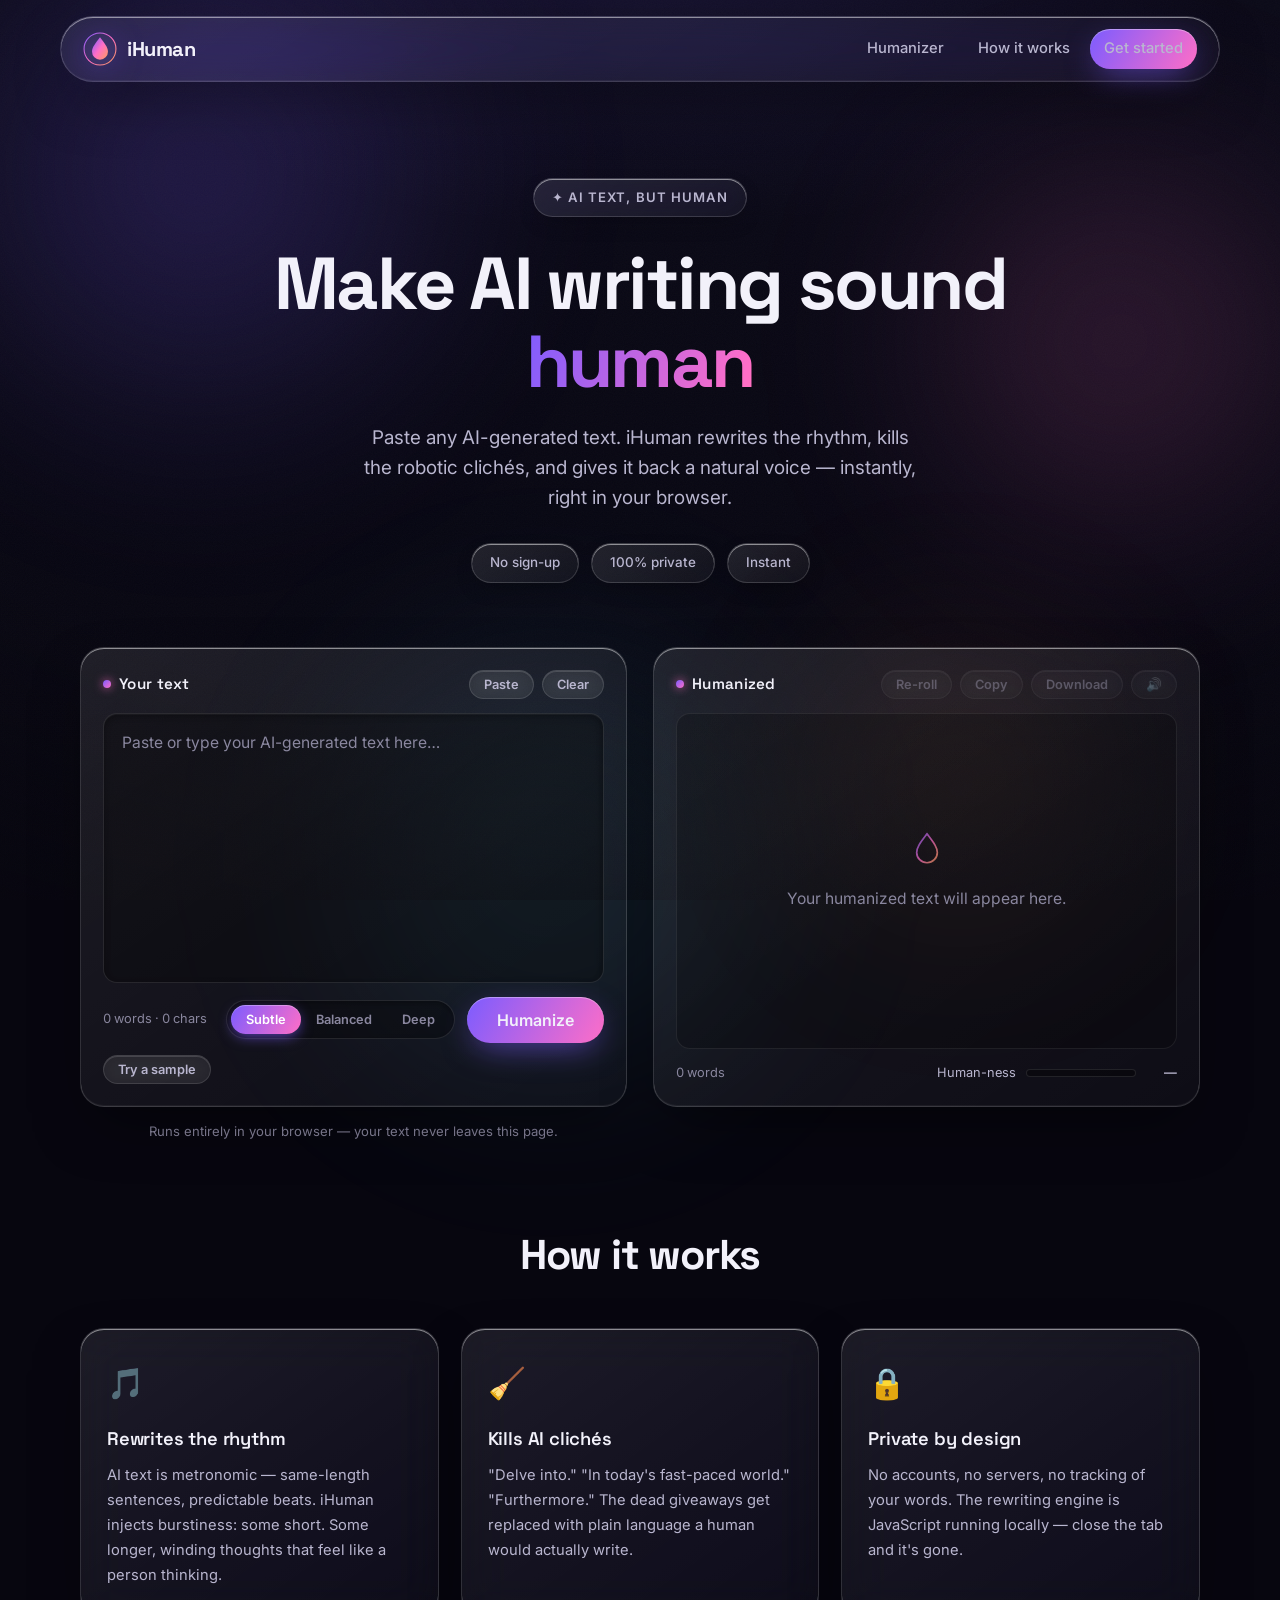
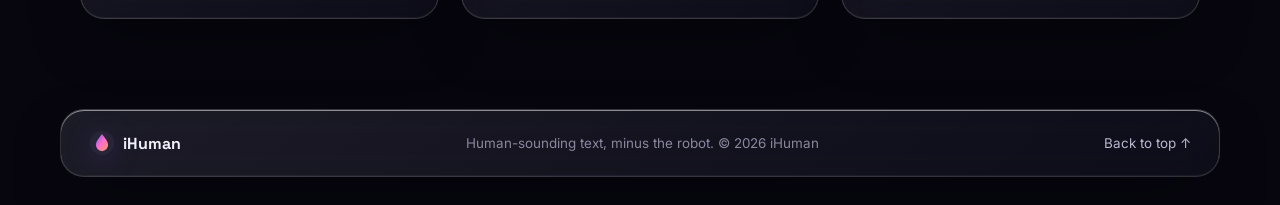
==== index.html @ 9f449625 "Add files via upload" ====
<!DOCTYPE html>
<html lang="en">
<head>
  <meta charset="UTF-8" />
  <meta name="viewport" content="width=device-width, initial-scale=1.0" />
  <title>iHuman — AI Text Humanizer</title>
  <meta name="description" content="Turn stiff AI writing into natural, human-sounding text. Free, instant, private — no sign-up, no API keys. Text never leaves your browser." />
  <meta name="theme-color" content="#07060f" />
  <link rel="preconnect" href="https://fonts.googleapis.com" />
  <link rel="preconnect" href="https://fonts.gstatic.com" crossorigin />
  <link href="https://fonts.googleapis.com/css2?family=Inter:wght@400;500;600&family=Space+Grotesk:wght@500;600;700&display=swap" rel="stylesheet" />
  <link rel="stylesheet" href="styles.css" />
  <link rel="icon" type="image/svg+xml" href="data:image/svg+xml,%3Csvg xmlns='http://www.w3.org/2000/svg' viewBox='0 0 64 64'%3E%3Cdefs%3E%3ClinearGradient id='g' x1='0' y1='0' x2='1' y2='1'%3E%3Cstop offset='0' stop-color='%237c5cff'/%3E%3Cstop offset='.5' stop-color='%23ff6ec7'/%3E%3Cstop offset='1' stop-color='%23ff9d5c'/%3E%3C/linearGradient%3E%3C/defs%3E%3Ccircle cx='32' cy='32' r='30' fill='%230b0a18'/%3E%3Cpath d='M32 10c9 12 15 19 15 27a15 15 0 0 1-30 0c0-8 6-15 15-27z' fill='url(%23g)'/%3E%3C/svg%3E" />
  <meta property="og:title" content="iHuman — AI Text Humanizer" />
  <meta property="og:description" content="Turn stiff AI writing into natural, human-sounding text. Free, instant, private." />
  <meta property="og:type" content="website" />
</head>
<body>
  <div class="bg" aria-hidden="true">
    <div class="bg__blob bg__blob--1"></div>
    <div class="bg__blob bg__blob--2"></div>
    <div class="bg__blob bg__blob--3"></div>
    <div class="bg__blob bg__blob--4"></div>
    <div class="bg__grain"></div>
    <div class="bg__vignette"></div>
  </div>

  <header class="nav glass reveal">
    <a class="brand" href="#top" aria-label="iHuman home">
      <svg class="brand__mark" viewBox="0 0 64 64" aria-hidden="true">
        <defs>
          <linearGradient id="logoGrad" x1="0" y1="0" x2="1" y2="1">
            <stop offset="0" stop-color="#7c5cff"/>
            <stop offset=".5" stop-color="#ff6ec7"/>
            <stop offset="1" stop-color="#ff9d5c"/>
          </linearGradient>
        </defs>
        <circle cx="32" cy="32" r="30" fill="rgba(255,255,255,.04)" stroke="url(#logoGrad)" stroke-width="2"/>
        <path d="M32 10c9 12 15 19 15 27a15 15 0 0 1-30 0c0-8 6-15 15-27z" fill="url(#logoGrad)"/>
      </svg>
      <span class="brand__word">iHuman</span>
    </a>
    <nav class="nav__links" aria-label="Primary">
      <a href="#studio">Humanizer</a>
      <a href="#how">How it works</a>
      <a href="#studio" class="btn btn--primary btn--sm">Get started</a>
    </nav>
  </header>

  <main id="top">
    <section class="hero">
      <div class="hero__eyebrow glass-pill reveal" style="--d:.05s">✦ AI text, but human</div>
      <h1 class="hero__title reveal" style="--d:.12s">Make AI writing sound <span class="grad-text">human</span></h1>
      <p class="hero__sub reveal" style="--d:.2s">Paste any AI-generated text. iHuman rewrites the rhythm, kills the robotic clichés, and gives it back a natural voice — instantly, right in your browser.</p>
      <div class="hero__chips reveal" style="--d:.28s">
        <span class="chip glass-pill">No sign-up</span>
        <span class="chip glass-pill">100% private</span>
        <span class="chip glass-pill">Instant</span>
      </div>
    </section>

    <section id="studio" class="studio reveal" style="--d:.36s">
      <div class="studio__col">
        <div class="pane glass">
          <div class="pane__head">
            <span class="pane__label">Your text</span>
            <div class="pane__actions">
              <button class="btn btn--ghost btn--xs" id="pasteBtn" type="button">Paste</button>
              <button class="btn btn--ghost btn--xs" id="clearBtn" type="button">Clear</button>
            </div>
          </div>
          <textarea id="inputText" class="textarea" placeholder="Paste or type your AI-generated text here…" spellcheck="false"></textarea>
          <div class="pane__foot">
            <span class="meta" id="inputStats">0 words · 0 chars</span>
            <div class="controls">
              <div class="seg" role="group" aria-label="Intensity">
                <button class="seg__btn is-active" data-mode="subtle" type="button">Subtle</button>
                <button class="seg__btn" data-mode="balanced" type="button">Balanced</button>
                <button class="seg__btn" data-mode="deep" type="button">Deep</button>
                <span class="seg__glider" aria-hidden="true"></span>
              </div>
              <button class="btn btn--primary" id="humanizeBtn" type="button"><span class="btn__label">Humanize</span></button>
            </div>
          </div>
          <button class="btn btn--ghost btn--xs sample-btn" id="sampleBtn" type="button" title="Load sample AI text">Try a sample</button>
        </div>
        <p class="hint">Runs entirely in your browser — your text never leaves this page.</p>
      </div>

      <div class="studio__col">
        <div class="pane glass pane--out">
          <div class="pane__head">
            <span class="pane__label">Humanized</span>
            <div class="pane__actions">
              <button class="btn btn--ghost btn--xs" id="rerollBtn" type="button" disabled>Re-roll</button>
              <button class="btn btn--ghost btn--xs" id="copyBtn" type="button" disabled>Copy</button>
              <button class="btn btn--ghost btn--xs" id="downloadBtn" type="button" disabled>Download</button>
              <button class="btn btn--ghost btn--xs" id="speakBtn" type="button" disabled title="Read aloud">🔊</button>
            </div>
          </div>
          <div class="output" id="outputText" aria-live="polite">
            <div class="output__empty">
              <svg viewBox="0 0 64 64" class="output__icon" aria-hidden="true"><path d="M32 10c9 12 15 19 15 27a15 15 0 0 1-30 0c0-8 6-15 15-27z"/></svg>
              <p>Your humanized text will appear here.</p>
            </div>
          </div>
          <div class="pane__foot">
            <span class="meta" id="outputStats">0 words</span>
            <div class="meter" id="humanMeter" title="Estimated human-ness">
              <span class="meter__label">Human-ness</span>
              <div class="meter__track"><div class="meter__fill" id="meterFill"></div></div>
              <span class="meter__value" id="meterValue">—</span>
            </div>
          </div>
        </div>
      </div>
    </section>

    <section id="how" class="how">
      <h2 class="how__title reveal">How it works</h2>
      <div class="cards">
        <article class="card glass reveal" style="--d:.05s">
          <div class="card__icon">🎵</div>
          <h3>Rewrites the rhythm</h3>
          <p>AI text is metronomic — same-length sentences, predictable beats. iHuman injects burstiness: some short. Some longer, winding thoughts that feel like a person thinking.</p>
        </article>
        <article class="card glass reveal" style="--d:.15s">
          <div class="card__icon">🧹</div>
          <h3>Kills AI clichés</h3>
          <p>"Delve into." "In today's fast-paced world." "Furthermore." The dead giveaways get replaced with plain language a human would actually write.</p>
        </article>
        <article class="card glass reveal" style="--d:.25s">
          <div class="card__icon">🔒</div>
          <h3>Private by design</h3>
          <p>No accounts, no servers, no tracking of your words. The rewriting engine is JavaScript running locally — close the tab and it's gone.</p>
        </article>
      </div>
    </section>
  </main>

  <footer class="footer glass reveal">
    <div class="footer__brand">
      <svg class="brand__mark brand__mark--sm" viewBox="0 0 64 64" aria-hidden="true"><circle cx="32" cy="32" r="30" fill="rgba(255,255,255,.04)"/><path d="M32 10c9 12 15 19 15 27a15 15 0 0 1-30 0c0-8 6-15 15-27z" fill="url(#logoGrad)"/></svg>
      <span>iHuman</span>
    </div>
    <p class="footer__note">Human-sounding text, minus the robot. © 2026 iHuman</p>
    <a class="footer__link" href="#top">Back to top ↑</a>
  </footer>

  <div class="toasts" id="toasts" aria-live="polite"></div>

  <script src="humanizer.js"></script>
  <script src="app.js"></script>
</body>
</html>
---- styles.css ----
/* ============================================================
   iHuman — design system
   ============================================================ */

:root {
  --bg-0: #07060f;
  --bg-1: #0b0a18;
  --ink: #f2f1fa;
  --ink-2: #b9b6cf;
  --ink-3: #8a879f;
  --violet: #7c5cff;
  --pink: #ff6ec7;
  --peach: #ff9d5c;
  --cyan: #5ce1ff;
  --glass-bg: rgba(255, 255, 255, .055);
  --glass-bg-strong: rgba(255, 255, 255, .09);
  --glass-brd: rgba(255, 255, 255, .14);
  --glass-hi: rgba(255, 255, 255, .5);
  --radius: 24px;
  --radius-sm: 14px;
  --ease-spring: cubic-bezier(.34, 1.56, .64, 1);
  --ease-out: cubic-bezier(.22, 1, .36, 1);
  --font-display: "Space Grotesk", "Segoe UI", system-ui, sans-serif;
  --font-body: "Inter", "Segoe UI", system-ui, sans-serif;
}

* { margin: 0; padding: 0; box-sizing: border-box; }

html { scroll-behavior: smooth; }

body {
  font-family: var(--font-body);
  color: var(--ink);
  background: var(--bg-0);
  line-height: 1.6;
  min-height: 100vh;
  overflow-x: hidden;
  -webkit-font-smoothing: antialiased;
}

::selection { background: rgba(124, 92, 255, .45); color: #fff; }

:focus-visible {
  outline: 2px solid var(--violet);
  outline-offset: 3px;
  border-radius: 6px;
}

/* ============================================================
   Live gradient background — drifting aurora blobs
   ============================================================ */

.bg {
  position: fixed;
  inset: 0;
  z-index: -2;
  background:
    radial-gradient(ellipse 80% 60% at 50% -10%, rgba(124, 92, 255, .12), transparent 60%),
    linear-gradient(180deg, var(--bg-1) 0%, var(--bg-0) 100%);
}

.bg__blob {
  position: absolute;
  border-radius: 50%;
  filter: blur(90px);
  opacity: .5;
  will-change: transform;
}

.bg__blob--1 {
  width: 55vw; height: 55vw;
  left: -12vw; top: -14vw;
  background: radial-gradient(circle, rgba(124, 92, 255, .55), transparent 65%);
  animation: drift1 26s ease-in-out infinite alternate;
}

.bg__blob--2 {
  width: 45vw; height: 45vw;
  right: -10vw; top: 6vh;
  background: radial-gradient(circle, rgba(255, 110, 199, .4), transparent 65%);
  animation: drift2 32s ease-in-out infinite alternate;
}

.bg__blob--3 {
  width: 50vw; height: 50vw;
  left: 18vw; bottom: -22vw;
  background: radial-gradient(circle, rgba(92, 225, 255, .3), transparent 65%);
  animation: drift3 38s ease-in-out infinite alternate;
}

.bg__blob--4 {
  width: 34vw; height: 34vw;
  right: 8vw; bottom: -8vw;
  background: radial-gradient(circle, rgba(255, 157, 92, .32), transparent 65%);
  animation: drift4 29s ease-in-out infinite alternate;
}

@keyframes drift1 {
  0%   { transform: translate(0, 0) scale(1); }
  50%  { transform: translate(9vw, 7vh) scale(1.15); }
  100% { transform: translate(-4vw, 12vh) scale(.95); }
}
@keyframes drift2 {
  0%   { transform: translate(0, 0) scale(1); }
  50%  { transform: translate(-8vw, 10vh) scale(1.1); }
  100% { transform: translate(5vw, -6vh) scale(1.2); }
}
@keyframes drift3 {
  0%   { transform: translate(0, 0) scale(1); }
  50%  { transform: translate(10vw, -9vh) scale(1.18); }
  100% { transform: translate(-8vw, -4vh) scale(.9); }
}
@keyframes drift4 {
  0%   { transform: translate(0, 0) scale(1) rotate(0deg); }
  100% { transform: translate(-6vw, -10vh) scale(1.12) rotate(30deg); }
}

.bg__grain {
  position: absolute;
  inset: 0;
  opacity: .05;
  background-image: url("data:image/svg+xml,%3Csvg xmlns='http://www.w3.org/2000/svg' width='160' height='160'%3E%3Cfilter id='n'%3E%3CfeTurbulence type='fractalNoise' baseFrequency='.9' numOctaves='2'/%3E%3C/filter%3E%3Crect width='160' height='160' filter='url(%23n)' opacity='.6'/%3E%3C/svg%3E");
}

.bg__vignette {
  position: absolute;
  inset: 0;
  background: radial-gradient(ellipse 120% 90% at 50% 30%, transparent 55%, rgba(7, 6, 15, .75) 100%);
}

/* ============================================================
   Liquid glass primitives
   ============================================================ */

.glass {
  background: linear-gradient(145deg, var(--glass-bg-strong), var(--glass-bg) 55%, rgba(255, 255, 255, .03));
  backdrop-filter: blur(22px) saturate(160%);
  -webkit-backdrop-filter: blur(22px) saturate(160%);
  border: 1px solid var(--glass-brd);
  border-radius: var(--radius);
  box-shadow:
    0 24px 60px -18px rgba(0, 0, 0, .55),
    inset 0 1px 0 var(--glass-hi),
    inset 0 -1px 0 rgba(255, 255, 255, .05);
  position: relative;
}

.glass::after {
  content: "";
  position: absolute;
  inset: 0;
  border-radius: inherit;
  background: linear-gradient(115deg, transparent 30%, rgba(255, 255, 255, .07) 46%, transparent 60%);
  opacity: 0;
  transition: opacity .5s ease;
  pointer-events: none;
}

.glass:hover::after { opacity: 1; }

.glass-pill {
  background: linear-gradient(145deg, rgba(255, 255, 255, .1), rgba(255, 255, 255, .04));
  backdrop-filter: blur(14px) saturate(150%);
  -webkit-backdrop-filter: blur(14px) saturate(150%);
  border: 1px solid rgba(255, 255, 255, .14);
  border-radius: 999px;
  box-shadow: inset 0 1px 0 var(--glass-hi), 0 8px 24px -10px rgba(0, 0, 0, .4);
}

/* ============================================================
   Nav
   ============================================================ */

.nav {
  position: sticky;
  top: 16px;
  z-index: 50;
  margin: 16px auto 0;
  max-width: 1160px;
  width: calc(100% - 40px);
  display: flex;
  align-items: center;
  justify-content: space-between;
  padding: 12px 22px;
  border-radius: 999px;
}

.brand {
  display: flex;
  align-items: center;
  gap: 10px;
  text-decoration: none;
  color: var(--ink);
}

.brand__mark {
  width: 34px;
  height: 34px;
  filter: drop-shadow(0 4px 14px rgba(124, 92, 255, .5));
  transition: transform .5s var(--ease-spring);
}

.brand:hover .brand__mark { transform: rotate(14deg) scale(1.08); }

.brand__mark--sm { width: 26px; height: 26px; }

.brand__word {
  font-family: var(--font-display);
  font-weight: 700;
  font-size: 1.25rem;
  letter-spacing: -.02em;
}

.nav__links {
  display: flex;
  align-items: center;
  gap: 6px;
}

.nav__links > a {
  color: var(--ink-2);
  text-decoration: none;
  font-size: .92rem;
  font-weight: 500;
  padding: 8px 14px;
  border-radius: 999px;
  transition: color .25s ease, background .25s ease;
}

.nav__links > a:not(.btn):hover {
  color: var(--ink);
  background: rgba(255, 255, 255, .07);
}

/* ============================================================
   Buttons
   ============================================================ */

.btn {
  font-family: var(--font-body);
  font-weight: 600;
  border: none;
  cursor: pointer;
  color: var(--ink);
  border-radius: 999px;
  transition: transform .35s var(--ease-spring), box-shadow .35s ease, background .25s ease, opacity .25s ease;
  display: inline-flex;
  align-items: center;
  justify-content: center;
  gap: 8px;
  position: relative;
  overflow: hidden;
}

.btn:disabled { opacity: .38; cursor: not-allowed; }

.btn--primary {
  background: linear-gradient(120deg, var(--violet), var(--pink) 55%, var(--peach));
  background-size: 200% 100%;
  padding: 13px 30px;
  font-size: 1rem;
  box-shadow: 0 10px 32px -8px rgba(124, 92, 255, .65), inset 0 1px 0 rgba(255, 255, 255, .35);
  animation: gradShift 7s ease infinite;
}

@keyframes gradShift {
  0%, 100% { background-position: 0% 50%; }
  50% { background-position: 100% 50%; }
}

.btn--primary:hover:not(:disabled) {
  transform: translateY(-2px) scale(1.02);
  box-shadow: 0 16px 44px -8px rgba(124, 92, 255, .8), inset 0 1px 0 rgba(255, 255, 255, .35);
}

.btn--primary:active:not(:disabled) { transform: translateY(0) scale(.98); }

.btn--primary::before {
  content: "";
  position: absolute;
  top: 0; left: -80%;
  width: 60%; height: 100%;
  background: linear-gradient(105deg, transparent, rgba(255, 255, 255, .4), transparent);
  transform: skewX(-20deg);
  animation: sheen 4.5s ease-in-out infinite;
}

@keyframes sheen {
  0%, 55% { left: -80%; }
  75%, 100% { left: 130%; }
}

.btn--primary.is-working::before {
  animation: sheen .9s ease-in-out infinite;
}

.btn--ghost {
  background: rgba(255, 255, 255, .06);
  border: 1px solid rgba(255, 255, 255, .12);
  box-shadow: inset 0 1px 0 rgba(255, 255, 255, .14);
  backdrop-filter: blur(10px);
  -webkit-backdrop-filter: blur(10px);
  color: var(--ink-2);
}

.btn--ghost:hover:not(:disabled) {
  background: rgba(255, 255, 255, .11);
  color: var(--ink);
  transform: translateY(-1px);
}

.btn--sm { padding: 9px 20px; font-size: .9rem; }
.btn--xs { padding: 6px 14px; font-size: .8rem; }

/* ============================================================
   Hero
   ============================================================ */

.hero {
  text-align: center;
  padding: 96px 24px 64px;
  max-width: 820px;
  margin: 0 auto;
}

.hero__eyebrow {
  display: inline-block;
  font-size: .82rem;
  font-weight: 600;
  letter-spacing: .08em;
  text-transform: uppercase;
  color: var(--ink-2);
  padding: 8px 18px;
  margin-bottom: 28px;
}

.hero__title {
  font-family: var(--font-display);
  font-size: clamp(2.6rem, 6.5vw, 4.6rem);
  font-weight: 700;
  letter-spacing: -.035em;
  line-height: 1.06;
  margin-bottom: 22px;
}

.grad-text {
  background: linear-gradient(110deg, var(--violet), var(--pink) 40%, var(--peach) 75%, var(--cyan));
  background-size: 250% 100%;
  -webkit-background-clip: text;
  background-clip: text;
  color: transparent;
  animation: gradText 6s ease-in-out infinite;
}

@keyframes gradText {
  0%, 100% { background-position: 0% 50%; }
  50% { background-position: 100% 50%; }
}

.hero__sub {
  color: var(--ink-2);
  font-size: clamp(1rem, 2vw, 1.18rem);
  max-width: 560px;
  margin: 0 auto 30px;
}

.hero__chips {
  display: flex;
  justify-content: center;
  gap: 12px;
  flex-wrap: wrap;
}

.chip {
  font-size: .84rem;
  font-weight: 500;
  color: var(--ink-2);
  padding: 8px 18px;
  transition: transform .4s var(--ease-spring), color .3s ease;
}

.chip:hover { transform: translateY(-3px); color: var(--ink); }

/* ============================================================
   Studio
   ============================================================ */

.studio {
  display: grid;
  grid-template-columns: 1fr 1fr;
  gap: 26px;
  max-width: 1160px;
  margin: 0 auto;
  padding: 0 20px 40px;
}

.pane {
  display: flex;
  flex-direction: column;
  padding: 22px;
  min-height: 460px;
  transition: transform .5s var(--ease-out), box-shadow .5s ease;
}

.pane:hover {
  transform: translateY(-4px);
  box-shadow:
    0 32px 70px -18px rgba(0, 0, 0, .6),
    inset 0 1px 0 var(--glass-hi),
    inset 0 -1px 0 rgba(255, 255, 255, .05);
}

.pane__head {
  display: flex;
  align-items: center;
  justify-content: space-between;
  flex-wrap: wrap;
  row-gap: 8px;
  margin-bottom: 14px;
}

.pane__label {
  font-family: var(--font-display);
  font-weight: 600;
  font-size: .95rem;
  letter-spacing: .02em;
  color: var(--ink);
  display: inline-flex;
  align-items: center;
  gap: 8px;
}

.pane__label::before {
  content: "";
  width: 8px; height: 8px;
  border-radius: 50%;
  background: linear-gradient(135deg, var(--violet), var(--pink));
  box-shadow: 0 0 10px rgba(255, 110, 199, .8);
}

.pane__actions { display: flex; gap: 8px; flex-wrap: wrap; }

.pane__foot {
  display: flex;
  align-items: center;
  justify-content: space-between;
  gap: 14px;
  flex-wrap: wrap;
  margin-top: 14px;
}

.meta {
  font-size: .8rem;
  color: var(--ink-3);
  font-variant-numeric: tabular-nums;
}

.textarea {
  flex: 1;
  width: 100%;
  resize: none;
  border-radius: var(--radius-sm);
  background: rgba(0, 0, 0, .28);
  border: 1px solid rgba(255, 255, 255, .1);
  box-shadow: inset 0 2px 10px rgba(0, 0, 0, .35), inset 0 1px 0 rgba(255, 255, 255, .06);
  color: var(--ink);
  font-family: var(--font-body);
  font-size: .98rem;
  line-height: 1.7;
  padding: 16px 18px;
  transition: border-color .3s ease, box-shadow .3s ease;
}

.textarea::placeholder { color: var(--ink-3); }

.textarea:focus {
  outline: none;
  border-color: rgba(124, 92, 255, .55);
  box-shadow:
    inset 0 2px 10px rgba(0, 0, 0, .35),
    0 0 0 4px rgba(124, 92, 255, .16),
    0 0 24px -4px rgba(124, 92, 255, .45);
}

.controls {
  display: flex;
  align-items: center;
  gap: 12px;
  flex-wrap: wrap;
}

/* Segmented intensity control */

.seg {
  display: flex;
  position: relative;
  background: rgba(0, 0, 0, .3);
  border: 1px solid rgba(255, 255, 255, .1);
  border-radius: 999px;
  padding: 4px;
  box-shadow: inset 0 2px 6px rgba(0, 0, 0, .3);
}

.seg__btn {
  position: relative;
  z-index: 1;
  border: none;
  background: transparent;
  color: var(--ink-3);
  font-family: var(--font-body);
  font-weight: 600;
  font-size: .8rem;
  padding: 7px 15px;
  border-radius: 999px;
  cursor: pointer;
  transition: color .3s ease;
}

.seg__btn.is-active { color: #fff; }

.seg__glider {
  position: absolute;
  top: 4px; bottom: 4px;
  border-radius: 999px;
  background: linear-gradient(120deg, var(--violet), var(--pink));
  box-shadow: 0 4px 14px -2px rgba(124, 92, 255, .7), inset 0 1px 0 rgba(255, 255, 255, .3);
  transition: left .45s var(--ease-spring), width .45s var(--ease-spring);
}

.sample-btn { margin-top: 12px; align-self: flex-start; }

.hint {
  text-align: center;
  color: var(--ink-3);
  font-size: .82rem;
  margin-top: 14px;
}

/* Output pane */

.output {
  flex: 1;
  border-radius: var(--radius-sm);
  background: rgba(0, 0, 0, .22);
  border: 1px solid rgba(255, 255, 255, .08);
  padding: 16px 18px;
  overflow-y: auto;
  white-space: pre-wrap;
  font-size: .98rem;
  line-height: 1.75;
  color: var(--ink);
}

.output__empty {
  height: 100%;
  min-height: 280px;
  display: flex;
  flex-direction: column;
  align-items: center;
  justify-content: center;
  gap: 14px;
  color: var(--ink-3);
  text-align: center;
}

.output__icon {
  width: 44px; height: 44px;
  fill: none;
  stroke: url(#logoGrad);
  stroke-width: 2.5;
  opacity: .7;
  animation: floaty 4s ease-in-out infinite;
}

@keyframes floaty {
  0%, 100% { transform: translateY(0); }
  50% { transform: translateY(-8px); }
}

.output.is-typing { animation: outputIn .5s var(--ease-out); }

@keyframes outputIn {
  from { opacity: 0; transform: translateY(10px); }
  to { opacity: 1; transform: translateY(0); }
}

/* Human-ness meter */

.meter {
  display: flex;
  align-items: center;
  gap: 10px;
  font-size: .8rem;
  color: var(--ink-2);
}

.meter__track {
  width: 110px;
  height: 8px;
  border-radius: 999px;
  background: rgba(0, 0, 0, .35);
  border: 1px solid rgba(255, 255, 255, .1);
  overflow: hidden;
}

.meter__fill {
  height: 100%;
  width: 0%;
  border-radius: inherit;
  background: linear-gradient(90deg, var(--violet), var(--pink), var(--peach));
  transition: width 1.1s var(--ease-out);
  box-shadow: 0 0 12px rgba(255, 110, 199, .6);
}

.meter__value { font-variant-numeric: tabular-nums; font-weight: 600; min-width: 2.4em; text-align: right; }

/* ============================================================
   How it works
   ============================================================ */

.how { max-width: 1160px; margin: 0 auto; padding: 40px 20px 90px; text-align: center; }

.how__title {
  font-family: var(--font-display);
  font-size: clamp(1.8rem, 4vw, 2.6rem);
  letter-spacing: -.03em;
  margin-bottom: 40px;
}

.cards {
  display: grid;
  grid-template-columns: repeat(3, 1fr);
  gap: 22px;
}

.card {
  padding: 30px 26px;
  text-align: left;
  transition: transform .5s var(--ease-spring), box-shadow .4s ease;
}

.card:hover {
  transform: translateY(-8px);
  box-shadow:
    0 34px 70px -16px rgba(0, 0, 0, .65),
    0 0 0 1px rgba(255, 255, 255, .06),
    inset 0 1px 0 var(--glass-hi);
}

.card__icon { font-size: 1.9rem; margin-bottom: 16px; }

.card h3 {
  font-family: var(--font-display);
  font-size: 1.15rem;
  font-weight: 600;
  letter-spacing: -.01em;
  margin-bottom: 10px;
}

.card p { color: var(--ink-2); font-size: .92rem; line-height: 1.7; }

/* ============================================================
   Footer
   ============================================================ */

.footer {
  max-width: 1160px;
  margin: 0 auto 28px;
  padding: 20px 28px;
  display: flex;
  align-items: center;
  justify-content: space-between;
  gap: 16px;
  flex-wrap: wrap;
}

.footer__brand {
  display: flex;
  align-items: center;
  gap: 8px;
  font-family: var(--font-display);
  font-weight: 700;
}

.footer__note { color: var(--ink-3); font-size: .84rem; }

.footer__link {
  color: var(--ink-2);
  text-decoration: none;
  font-size: .84rem;
  transition: color .25s ease;
}

.footer__link:hover { color: var(--ink); }

/* ============================================================
   Toasts
   ============================================================ */

.toasts {
  position: fixed;
  bottom: 26px;
  left: 50%;
  transform: translateX(-50%);
  display: flex;
  flex-direction: column;
  align-items: center;
  gap: 10px;
  z-index: 100;
  pointer-events: none;
}

.toast {
  background: linear-gradient(145deg, rgba(255, 255, 255, .12), rgba(255, 255, 255, .06));
  backdrop-filter: blur(18px) saturate(160%);
  -webkit-backdrop-filter: blur(18px) saturate(160%);
  border: 1px solid rgba(255, 255, 255, .18);
  box-shadow: inset 0 1px 0 var(--glass-hi), 0 14px 40px -10px rgba(0, 0, 0, .6);
  border-radius: 999px;
  padding: 11px 22px;
  font-size: .88rem;
  font-weight: 500;
  animation: toastIn .45s var(--ease-spring), toastOut .4s ease forwards;
  animation-delay: 0s, 2.4s;
}

@keyframes toastIn {
  from { opacity: 0; transform: translateY(18px) scale(.92); }
  to { opacity: 1; transform: translateY(0) scale(1); }
}

@keyframes toastOut {
  to { opacity: 0; transform: translateY(10px) scale(.95); }
}

/* ============================================================
   Reveal on load
   ============================================================ */

.reveal {
  opacity: 0;
  transform: translateY(26px);
  animation: revealIn .9s var(--ease-out) forwards;
  animation-delay: var(--d, 0s);
}

@keyframes revealIn {
  to { opacity: 1; transform: translateY(0); }
}

/* ============================================================
   Responsive
   ============================================================ */

@media (max-width: 900px) {
  .studio { grid-template-columns: 1fr; }
  .cards { grid-template-columns: 1fr; }
  .nav__links > a:not(.btn) { display: none; }
  .pane { min-height: 380px; }
}

@media (max-width: 520px) {
  .hero { padding: 64px 16px 44px; }
  .controls { width: 100%; }
  .seg { flex: 1; justify-content: space-between; }
  .seg__btn { padding: 7px 10px; flex: 1; }
  .pane { padding: 16px; }
}

/* ============================================================
   Reduced motion
   ============================================================ */

@media (prefers-reduced-motion: reduce) {
  *, *::before, *::after {
    animation-duration: .01ms !important;
    animation-iteration-count: 1 !important;
    transition-duration: .01ms !important;
  }
  html { scroll-behavior: auto; }
  .reveal { opacity: 1; transform: none; }
}
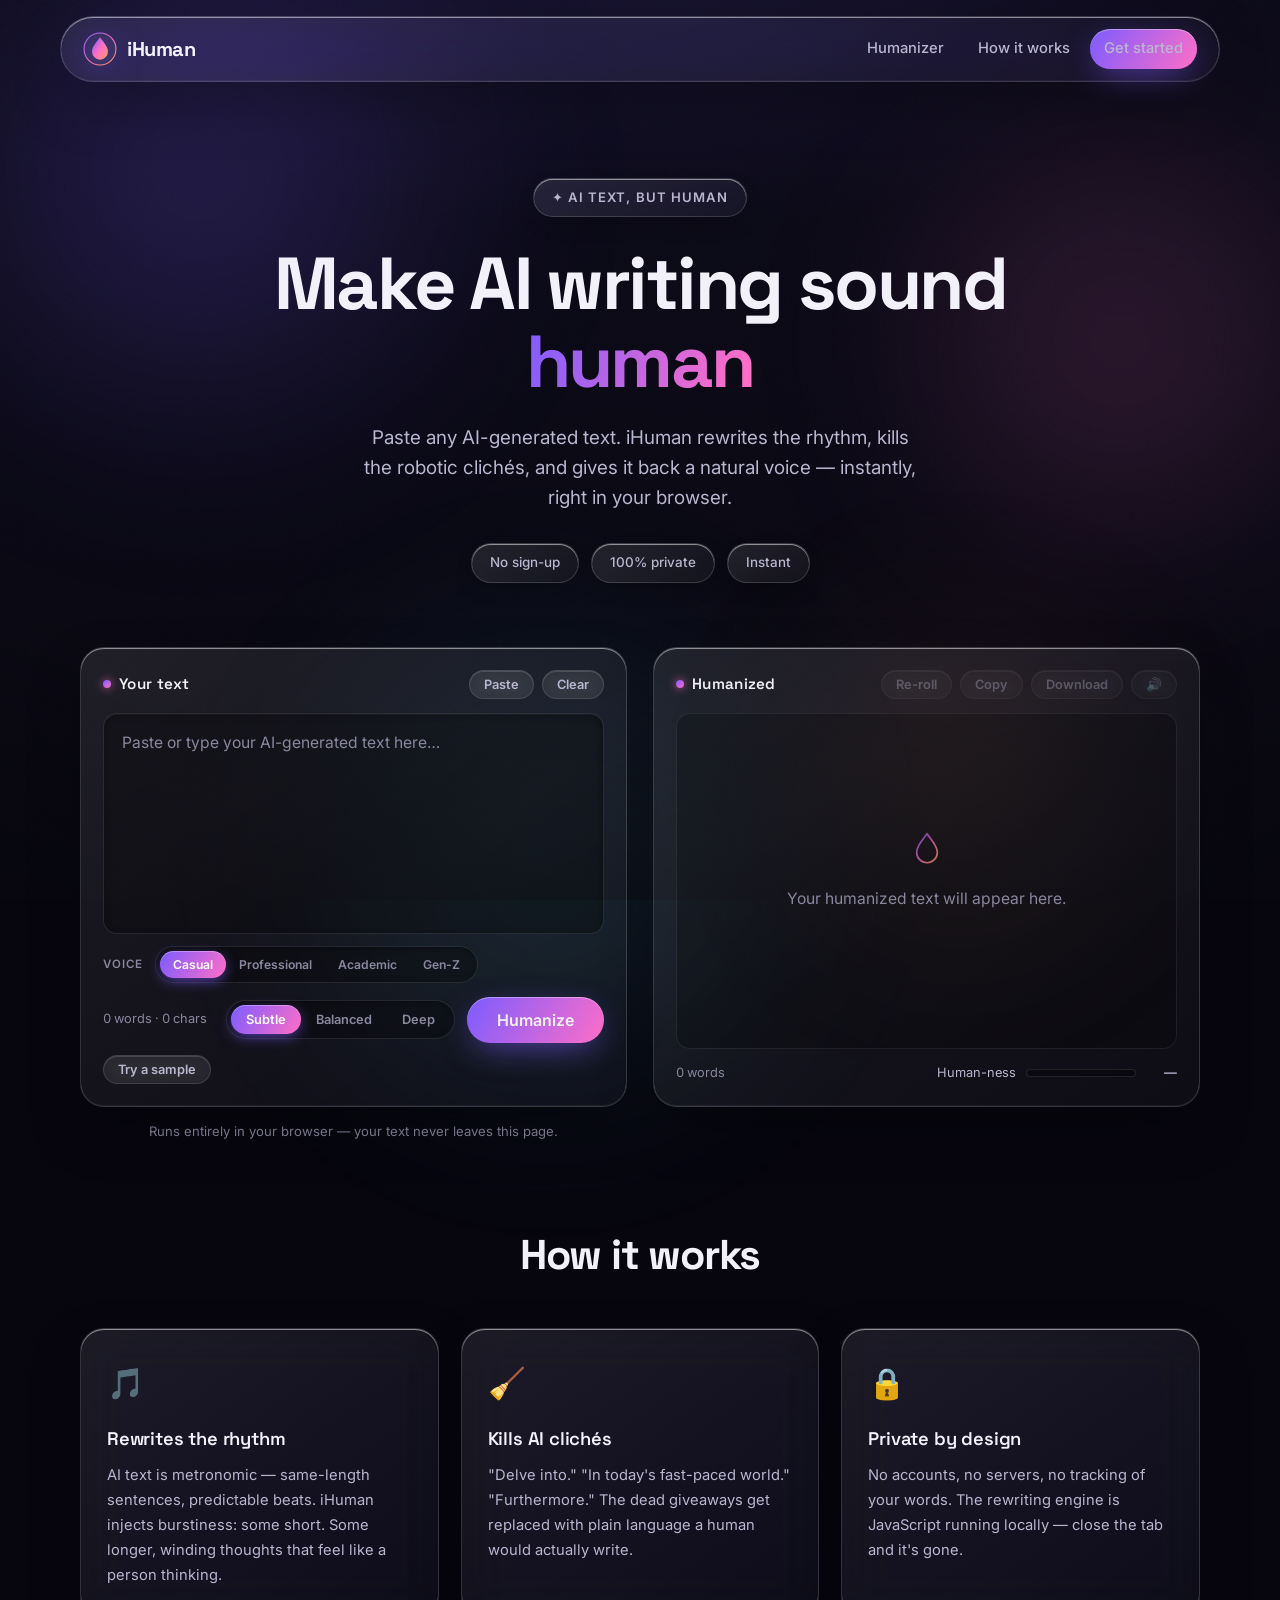
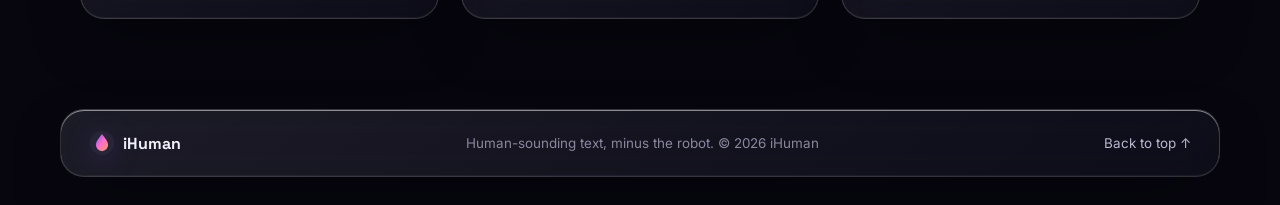
==== commit 4c0e17dc: "Add files via upload" ====
--- a/index.html
+++ b/index.html
@@ -70,6 +70,16 @@
             </div>
           </div>
           <textarea id="inputText" class="textarea" placeholder="Paste or type your AI-generated text here…" spellcheck="false"></textarea>
+          <div class="voice-row">
+            <span class="voice-row__label">Voice</span>
+            <div class="seg seg--voice" role="group" aria-label="Style">
+              <button class="seg__btn is-active" data-style="casual" type="button">Casual</button>
+              <button class="seg__btn" data-style="professional" type="button">Professional</button>
+              <button class="seg__btn" data-style="academic" type="button">Academic</button>
+              <button class="seg__btn" data-style="genz" type="button">Gen-Z</button>
+              <span class="seg__glider" aria-hidden="true"></span>
+            </div>
+          </div>
           <div class="pane__foot">
             <span class="meta" id="inputStats">0 words · 0 chars</span>
             <div class="controls">
--- a/styles.css
+++ b/styles.css
@@ -529,6 +529,33 @@
 
 .sample-btn { margin-top: 12px; align-self: flex-start; }
 
+/* Voice (style) picker */
+
+.voice-row {
+  display: flex;
+  align-items: center;
+  gap: 12px;
+  margin-top: 12px;
+  flex-wrap: wrap;
+}
+
+.voice-row__label {
+  font-size: .72rem;
+  font-weight: 600;
+  letter-spacing: .09em;
+  text-transform: uppercase;
+  color: var(--ink-3);
+}
+
+.seg--voice .seg__btn {
+  padding: 6px 13px;
+  font-size: .76rem;
+}
+
+.seg--voice .seg__glider {
+  transition: left .4s var(--ease-spring), width .4s var(--ease-spring);
+}
+
 .hint {
   text-align: center;
   color: var(--ink-3);
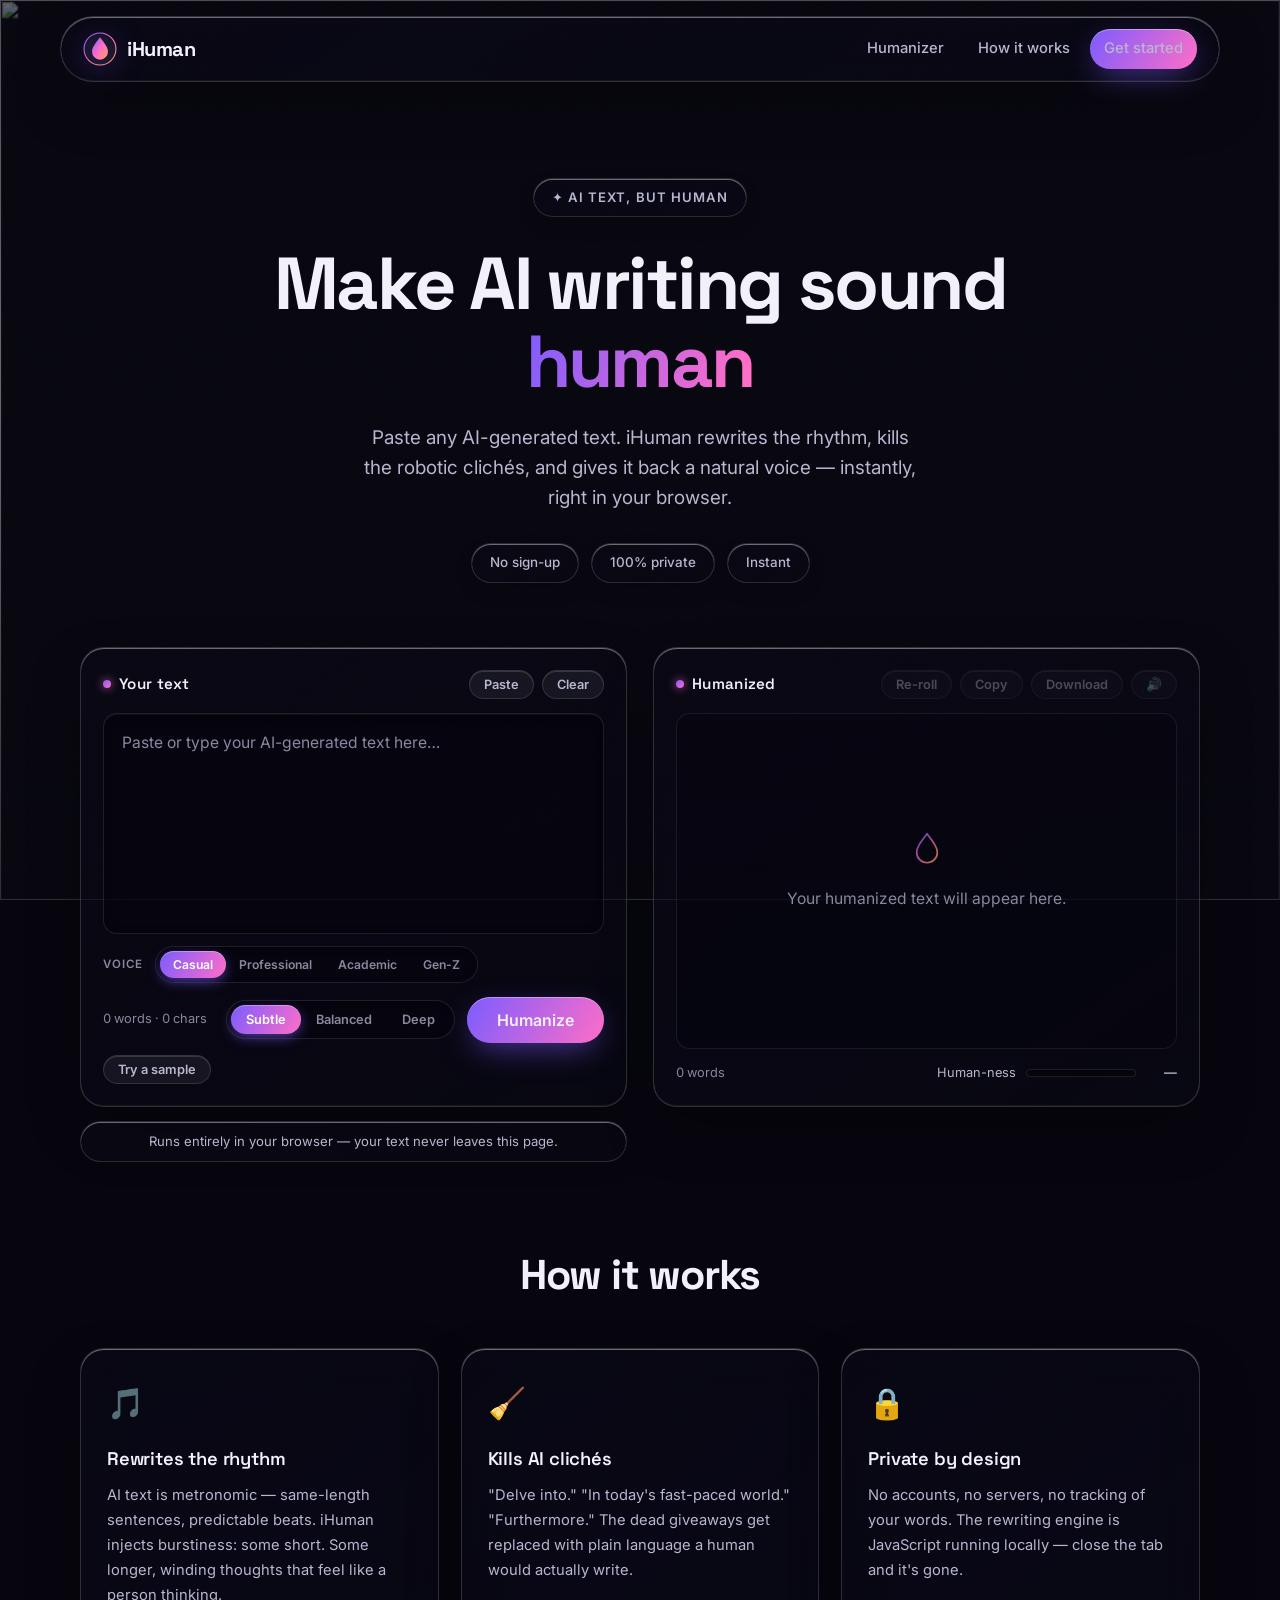
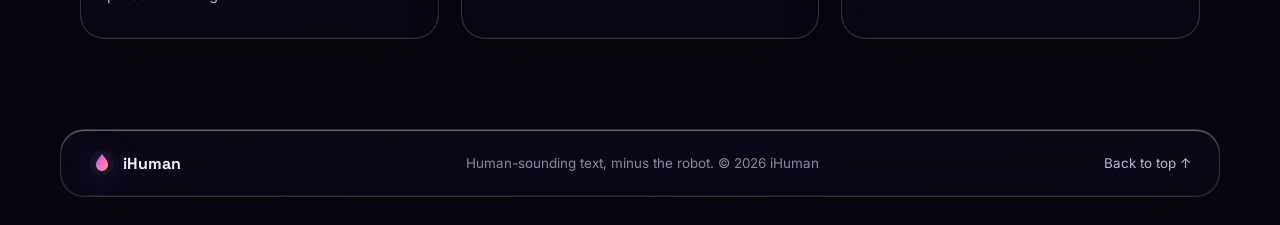
==== commit f87e8f93: "Add files via upload" ====
--- a/index.html
+++ b/index.html
@@ -17,12 +17,12 @@
 </head>
 <body>
   <div class="bg" aria-hidden="true">
-    <div class="bg__blob bg__blob--1"></div>
-    <div class="bg__blob bg__blob--2"></div>
-    <div class="bg__blob bg__blob--3"></div>
-    <div class="bg__blob bg__blob--4"></div>
+    <picture>
+      <source media="(max-width: 700px)" srcset="assets/background-mobile.jpg" />
+      <img class="bg__img" src="assets/background.jpg" alt="" fetchpriority="high" />
+    </picture>
+    <div class="bg__tint"></div>
     <div class="bg__grain"></div>
-    <div class="bg__vignette"></div>
   </div>
 
   <header class="nav glass reveal">
@@ -94,7 +94,7 @@
           </div>
           <button class="btn btn--ghost btn--xs sample-btn" id="sampleBtn" type="button" title="Load sample AI text">Try a sample</button>
         </div>
-        <p class="hint">Runs entirely in your browser — your text never leaves this page.</p>
+        <p class="hint glass-pill">Runs entirely in your browser — your text never leaves this page.</p>
       </div>
 
       <div class="studio__col">
--- a/styles.css
+++ b/styles.css
@@ -12,10 +12,10 @@
   --pink: #ff6ec7;
   --peach: #ff9d5c;
   --cyan: #5ce1ff;
-  --glass-bg: rgba(255, 255, 255, .055);
-  --glass-bg-strong: rgba(255, 255, 255, .09);
-  --glass-brd: rgba(255, 255, 255, .14);
-  --glass-hi: rgba(255, 255, 255, .5);
+  --glass-bg: rgba(10, 9, 22, .52);
+  --glass-bg-strong: rgba(10, 9, 22, .62);
+  --glass-brd: rgba(255, 255, 255, .16);
+  --glass-hi: rgba(255, 255, 255, .4);
   --radius: 24px;
   --radius-sm: 14px;
   --ease-spring: cubic-bezier(.34, 1.56, .64, 1);
@@ -47,95 +47,56 @@
 }
 
 /* ============================================================
-   Live gradient background — drifting aurora blobs
+   Background — photographic image + legibility tint
    ============================================================ */
 
 .bg {
   position: fixed;
   inset: 0;
   z-index: -2;
+  background: var(--bg-0);
+  overflow: hidden;
+}
+
+.bg__img {
+  position: absolute;
+  inset: 0;
+  width: 100%;
+  height: 100%;
+  object-fit: cover;
+  object-position: center;
+  animation: bgDrift 90s ease-in-out infinite alternate;
+  will-change: transform;
+}
+
+@keyframes bgDrift {
+  from { transform: scale(1) translateY(0); }
+  to   { transform: scale(1.08) translateY(-1.5%); }
+}
+
+.bg__tint {
+  position: absolute;
+  inset: 0;
   background:
-    radial-gradient(ellipse 80% 60% at 50% -10%, rgba(124, 92, 255, .12), transparent 60%),
-    linear-gradient(180deg, var(--bg-1) 0%, var(--bg-0) 100%);
-}
-
-.bg__blob {
-  position: absolute;
-  border-radius: 50%;
-  filter: blur(90px);
-  opacity: .5;
-  will-change: transform;
-}
-
-.bg__blob--1 {
-  width: 55vw; height: 55vw;
-  left: -12vw; top: -14vw;
-  background: radial-gradient(circle, rgba(124, 92, 255, .55), transparent 65%);
-  animation: drift1 26s ease-in-out infinite alternate;
-}
-
-.bg__blob--2 {
-  width: 45vw; height: 45vw;
-  right: -10vw; top: 6vh;
-  background: radial-gradient(circle, rgba(255, 110, 199, .4), transparent 65%);
-  animation: drift2 32s ease-in-out infinite alternate;
-}
-
-.bg__blob--3 {
-  width: 50vw; height: 50vw;
-  left: 18vw; bottom: -22vw;
-  background: radial-gradient(circle, rgba(92, 225, 255, .3), transparent 65%);
-  animation: drift3 38s ease-in-out infinite alternate;
-}
-
-.bg__blob--4 {
-  width: 34vw; height: 34vw;
-  right: 8vw; bottom: -8vw;
-  background: radial-gradient(circle, rgba(255, 157, 92, .32), transparent 65%);
-  animation: drift4 29s ease-in-out infinite alternate;
-}
-
-@keyframes drift1 {
-  0%   { transform: translate(0, 0) scale(1); }
-  50%  { transform: translate(9vw, 7vh) scale(1.15); }
-  100% { transform: translate(-4vw, 12vh) scale(.95); }
-}
-@keyframes drift2 {
-  0%   { transform: translate(0, 0) scale(1); }
-  50%  { transform: translate(-8vw, 10vh) scale(1.1); }
-  100% { transform: translate(5vw, -6vh) scale(1.2); }
-}
-@keyframes drift3 {
-  0%   { transform: translate(0, 0) scale(1); }
-  50%  { transform: translate(10vw, -9vh) scale(1.18); }
-  100% { transform: translate(-8vw, -4vh) scale(.9); }
-}
-@keyframes drift4 {
-  0%   { transform: translate(0, 0) scale(1) rotate(0deg); }
-  100% { transform: translate(-6vw, -10vh) scale(1.12) rotate(30deg); }
+    linear-gradient(180deg, rgba(7, 6, 15, .62) 0%, rgba(7, 6, 15, .48) 40%, rgba(7, 6, 15, .66) 100%),
+    radial-gradient(ellipse 120% 90% at 50% 30%, transparent 50%, rgba(7, 6, 15, .5) 100%);
 }
 
 .bg__grain {
   position: absolute;
   inset: 0;
-  opacity: .05;
+  opacity: .04;
   background-image: url("data:image/svg+xml,%3Csvg xmlns='http://www.w3.org/2000/svg' width='160' height='160'%3E%3Cfilter id='n'%3E%3CfeTurbulence type='fractalNoise' baseFrequency='.9' numOctaves='2'/%3E%3C/filter%3E%3Crect width='160' height='160' filter='url(%23n)' opacity='.6'/%3E%3C/svg%3E");
 }
 
-.bg__vignette {
-  position: absolute;
-  inset: 0;
-  background: radial-gradient(ellipse 120% 90% at 50% 30%, transparent 55%, rgba(7, 6, 15, .75) 100%);
-}
-
 /* ============================================================
    Liquid glass primitives
    ============================================================ */
 
 .glass {
-  background: linear-gradient(145deg, var(--glass-bg-strong), var(--glass-bg) 55%, rgba(255, 255, 255, .03));
-  backdrop-filter: blur(22px) saturate(160%);
-  -webkit-backdrop-filter: blur(22px) saturate(160%);
+  background: linear-gradient(145deg, var(--glass-bg-strong), var(--glass-bg) 55%, rgba(10, 9, 22, .45));
+  backdrop-filter: blur(26px) saturate(135%) brightness(1.04);
+  -webkit-backdrop-filter: blur(26px) saturate(135%) brightness(1.04);
   border: 1px solid var(--glass-brd);
   border-radius: var(--radius);
   box-shadow:
@@ -159,9 +120,9 @@
 .glass:hover::after { opacity: 1; }
 
 .glass-pill {
-  background: linear-gradient(145deg, rgba(255, 255, 255, .1), rgba(255, 255, 255, .04));
-  backdrop-filter: blur(14px) saturate(150%);
-  -webkit-backdrop-filter: blur(14px) saturate(150%);
+  background: linear-gradient(145deg, rgba(10, 9, 22, .6), rgba(10, 9, 22, .45));
+  backdrop-filter: blur(16px) saturate(140%);
+  -webkit-backdrop-filter: blur(16px) saturate(140%);
   border: 1px solid rgba(255, 255, 255, .14);
   border-radius: 999px;
   box-shadow: inset 0 1px 0 var(--glass-hi), 0 8px 24px -10px rgba(0, 0, 0, .4);
@@ -460,7 +421,7 @@
   width: 100%;
   resize: none;
   border-radius: var(--radius-sm);
-  background: rgba(0, 0, 0, .28);
+  background: rgba(6, 5, 14, .55);
   border: 1px solid rgba(255, 255, 255, .1);
   box-shadow: inset 0 2px 10px rgba(0, 0, 0, .35), inset 0 1px 0 rgba(255, 255, 255, .06);
   color: var(--ink);
@@ -494,7 +455,7 @@
 .seg {
   display: flex;
   position: relative;
-  background: rgba(0, 0, 0, .3);
+  background: rgba(6, 5, 14, .55);
   border: 1px solid rgba(255, 255, 255, .1);
   border-radius: 999px;
   padding: 4px;
@@ -558,9 +519,11 @@
 
 .hint {
   text-align: center;
-  color: var(--ink-3);
+  color: var(--ink-2);
   font-size: .82rem;
   margin-top: 14px;
+  padding: 9px 18px;
+  align-self: center;
 }
 
 /* Output pane */
@@ -568,7 +531,7 @@
 .output {
   flex: 1;
   border-radius: var(--radius-sm);
-  background: rgba(0, 0, 0, .22);
+  background: rgba(6, 5, 14, .45);
   border: 1px solid rgba(255, 255, 255, .08);
   padding: 16px 18px;
   overflow-y: auto;
@@ -738,9 +701,9 @@
 }
 
 .toast {
-  background: linear-gradient(145deg, rgba(255, 255, 255, .12), rgba(255, 255, 255, .06));
-  backdrop-filter: blur(18px) saturate(160%);
-  -webkit-backdrop-filter: blur(18px) saturate(160%);
+  background: linear-gradient(145deg, rgba(10, 9, 22, .78), rgba(10, 9, 22, .62));
+  backdrop-filter: blur(20px) saturate(150%);
+  -webkit-backdrop-filter: blur(20px) saturate(150%);
   border: 1px solid rgba(255, 255, 255, .18);
   box-shadow: inset 0 1px 0 var(--glass-hi), 0 14px 40px -10px rgba(0, 0, 0, .6);
   border-radius: 999px;
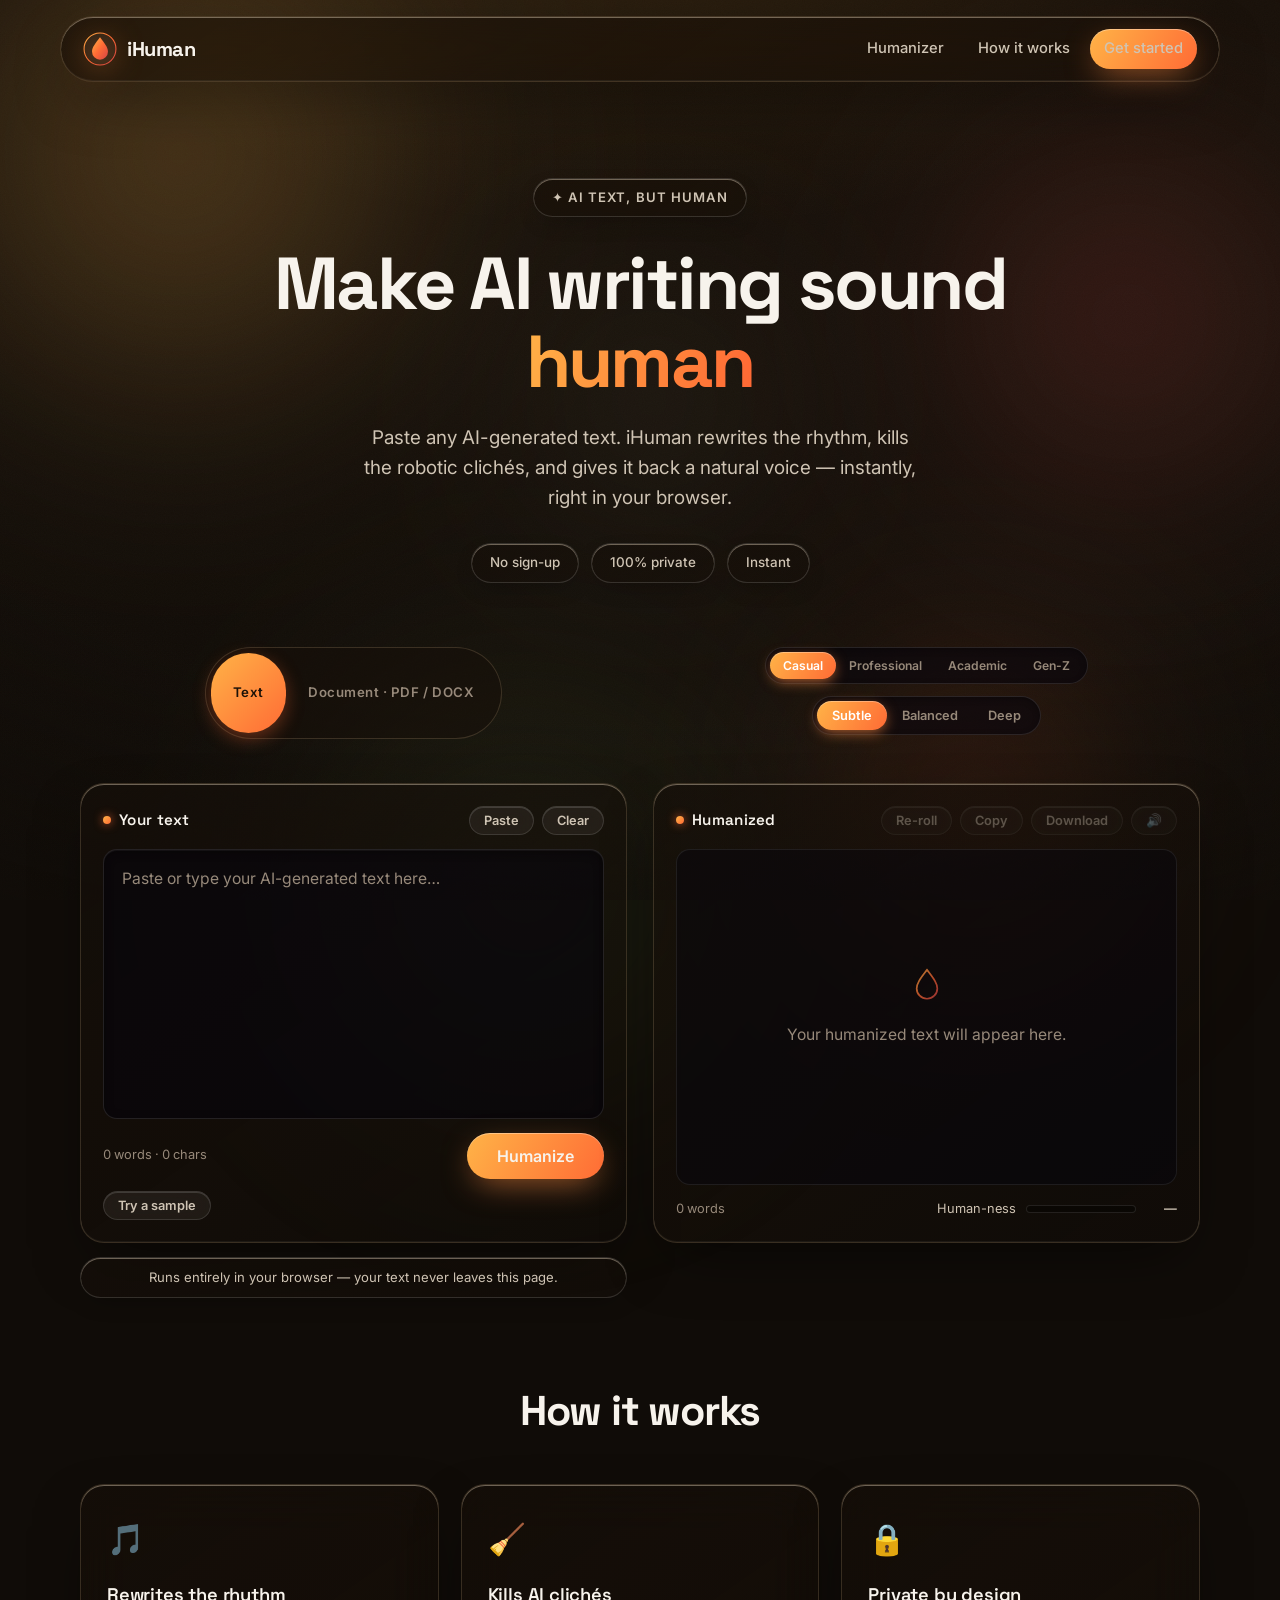
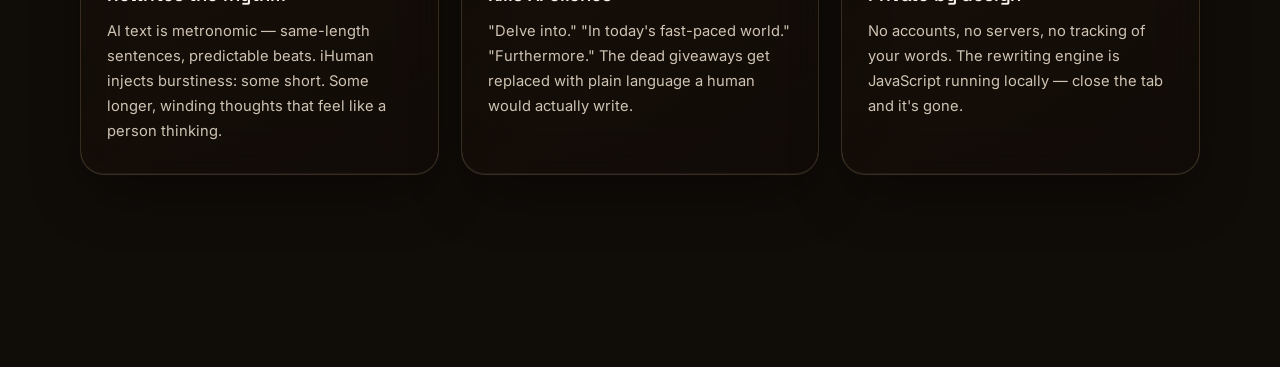
==== commit 8db849bb: "Add files via upload" ====
--- a/index.html
+++ b/index.html
@@ -5,34 +5,38 @@
   <meta name="viewport" content="width=device-width, initial-scale=1.0" />
   <title>iHuman — AI Text Humanizer</title>
   <meta name="description" content="Turn stiff AI writing into natural, human-sounding text. Free, instant, private — no sign-up, no API keys. Text never leaves your browser." />
-  <meta name="theme-color" content="#07060f" />
+  <meta name="theme-color" content="#100c08" />
   <link rel="preconnect" href="https://fonts.googleapis.com" />
   <link rel="preconnect" href="https://fonts.gstatic.com" crossorigin />
   <link href="https://fonts.googleapis.com/css2?family=Inter:wght@400;500;600&family=Space+Grotesk:wght@500;600;700&display=swap" rel="stylesheet" />
+  <script>document.documentElement.className += ' js';</script>
   <link rel="stylesheet" href="styles.css" />
-  <link rel="icon" type="image/svg+xml" href="data:image/svg+xml,%3Csvg xmlns='http://www.w3.org/2000/svg' viewBox='0 0 64 64'%3E%3Cdefs%3E%3ClinearGradient id='g' x1='0' y1='0' x2='1' y2='1'%3E%3Cstop offset='0' stop-color='%237c5cff'/%3E%3Cstop offset='.5' stop-color='%23ff6ec7'/%3E%3Cstop offset='1' stop-color='%23ff9d5c'/%3E%3C/linearGradient%3E%3C/defs%3E%3Ccircle cx='32' cy='32' r='30' fill='%230b0a18'/%3E%3Cpath d='M32 10c9 12 15 19 15 27a15 15 0 0 1-30 0c0-8 6-15 15-27z' fill='url(%23g)'/%3E%3C/svg%3E" />
+  <link rel="icon" type="image/svg+xml" href="data:image/svg+xml,%3Csvg xmlns='http://www.w3.org/2000/svg' viewBox='0 0 64 64'%3E%3Cdefs%3E%3ClinearGradient id='g' x1='0' y1='0' x2='1' y2='1'%3E%3Cstop offset='0' stop-color='%23ffb347'/%3E%3Cstop offset='.5' stop-color='%23ff6b35'/%3E%3Cstop offset='1' stop-color='%23d64545'/%3E%3C/linearGradient%3E%3C/defs%3E%3Ccircle cx='32' cy='32' r='30' fill='%23140f0a'/%3E%3Cpath d='M32 10c9 12 15 19 15 27a15 15 0 0 1-30 0c0-8 6-15 15-27z' fill='url(%23g)'/%3E%3C/svg%3E" />
   <meta property="og:title" content="iHuman — AI Text Humanizer" />
   <meta property="og:description" content="Turn stiff AI writing into natural, human-sounding text. Free, instant, private." />
   <meta property="og:type" content="website" />
 </head>
 <body>
   <div class="bg" aria-hidden="true">
-    <picture>
-      <source media="(max-width: 700px)" srcset="assets/background-mobile.jpg" />
-      <img class="bg__img" src="assets/background.jpg" alt="" fetchpriority="high" />
-    </picture>
-    <div class="bg__tint"></div>
+    <div class="bg__blob bg__blob--1"></div>
+    <div class="bg__blob bg__blob--2"></div>
+    <div class="bg__blob bg__blob--3"></div>
+    <div class="bg__blob bg__blob--4"></div>
+    <div class="bg__blob bg__blob--5"></div>
     <div class="bg__grain"></div>
+    <div class="bg__vignette"></div>
   </div>
+
+  <div class="scroll-progress" aria-hidden="true"></div>
 
   <header class="nav glass reveal">
     <a class="brand" href="#top" aria-label="iHuman home">
       <svg class="brand__mark" viewBox="0 0 64 64" aria-hidden="true">
         <defs>
           <linearGradient id="logoGrad" x1="0" y1="0" x2="1" y2="1">
-            <stop offset="0" stop-color="#7c5cff"/>
-            <stop offset=".5" stop-color="#ff6ec7"/>
-            <stop offset="1" stop-color="#ff9d5c"/>
+            <stop offset="0" stop-color="#ffb347"/>
+            <stop offset=".5" stop-color="#ff6b35"/>
+            <stop offset="1" stop-color="#d64545"/>
           </linearGradient>
         </defs>
         <circle cx="32" cy="32" r="30" fill="rgba(255,255,255,.04)" stroke="url(#logoGrad)" stroke-width="2"/>
@@ -59,8 +63,30 @@
       </div>
     </section>
 
-    <section id="studio" class="studio reveal" style="--d:.36s">
-      <div class="studio__col">
+    <section id="studio" class="studio">
+      <div class="tabs" role="tablist" aria-label="What are you humanizing?">
+        <button class="tabs__btn is-active" data-tab="text" role="tab" aria-selected="true" type="button">Text</button>
+        <button class="tabs__btn" data-tab="doc" role="tab" aria-selected="false" type="button">Document · PDF / DOCX</button>
+        <span class="tabs__glider" aria-hidden="true"></span>
+      </div>
+
+      <div class="studio__controls scroll-reveal">
+        <div class="seg seg--voice" role="group" aria-label="Style">
+          <button class="seg__btn is-active" data-style="casual" type="button">Casual</button>
+          <button class="seg__btn" data-style="professional" type="button">Professional</button>
+          <button class="seg__btn" data-style="academic" type="button">Academic</button>
+          <button class="seg__btn" data-style="genz" type="button">Gen-Z</button>
+          <span class="seg__glider" aria-hidden="true"></span>
+        </div>
+        <div class="seg" role="group" aria-label="Intensity">
+          <button class="seg__btn is-active" data-mode="subtle" type="button">Subtle</button>
+          <button class="seg__btn" data-mode="balanced" type="button">Balanced</button>
+          <button class="seg__btn" data-mode="deep" type="button">Deep</button>
+          <span class="seg__glider" aria-hidden="true"></span>
+        </div>
+      </div>
+
+      <div class="studio__col scroll-reveal studio__col--text-in">
         <div class="pane glass">
           <div class="pane__head">
             <span class="pane__label">Your text</span>
@@ -70,25 +96,9 @@
             </div>
           </div>
           <textarea id="inputText" class="textarea" placeholder="Paste or type your AI-generated text here…" spellcheck="false"></textarea>
-          <div class="voice-row">
-            <span class="voice-row__label">Voice</span>
-            <div class="seg seg--voice" role="group" aria-label="Style">
-              <button class="seg__btn is-active" data-style="casual" type="button">Casual</button>
-              <button class="seg__btn" data-style="professional" type="button">Professional</button>
-              <button class="seg__btn" data-style="academic" type="button">Academic</button>
-              <button class="seg__btn" data-style="genz" type="button">Gen-Z</button>
-              <span class="seg__glider" aria-hidden="true"></span>
-            </div>
-          </div>
           <div class="pane__foot">
             <span class="meta" id="inputStats">0 words · 0 chars</span>
             <div class="controls">
-              <div class="seg" role="group" aria-label="Intensity">
-                <button class="seg__btn is-active" data-mode="subtle" type="button">Subtle</button>
-                <button class="seg__btn" data-mode="balanced" type="button">Balanced</button>
-                <button class="seg__btn" data-mode="deep" type="button">Deep</button>
-                <span class="seg__glider" aria-hidden="true"></span>
-              </div>
               <button class="btn btn--primary" id="humanizeBtn" type="button"><span class="btn__label">Humanize</span></button>
             </div>
           </div>
@@ -97,7 +107,46 @@
         <p class="hint glass-pill">Runs entirely in your browser — your text never leaves this page.</p>
       </div>
 
-      <div class="studio__col">
+      <div class="studio__col scroll-reveal studio__col--doc-in" hidden>
+        <div class="pane glass">
+          <div class="pane__head">
+            <span class="pane__label">Document</span>
+            <div class="pane__actions">
+              <button class="btn btn--ghost btn--xs" id="docClearBtn" type="button" disabled>Clear</button>
+            </div>
+          </div>
+          <div class="dropzone" id="dropzone" role="button" tabindex="0" aria-label="Upload a PDF or DOCX file">
+            <svg viewBox="0 0 24 24" class="dropzone__icon" aria-hidden="true"><path d="M14 2H6a2 2 0 0 0-2 2v16a2 2 0 0 0 2 2h12a2 2 0 0 0 2-2V8z" fill="none" stroke="currentColor" stroke-width="1.6"/><path d="M14 2v6h6" fill="none" stroke="currentColor" stroke-width="1.6"/><path d="M12 18v-6m0 0-2.5 2.5M12 12l2.5 2.5" fill="none" stroke="currentColor" stroke-width="1.6" stroke-linecap="round"/></svg>
+            <p class="dropzone__title">Drop a PDF or DOCX here</p>
+            <p class="dropzone__sub">or <span class="dropzone__link">browse files</span> · up to 15 MB · parsed locally, never uploaded</p>
+            <input type="file" id="fileInput" accept=".pdf,.docx" hidden />
+          </div>
+          <div class="filecard" id="fileCard" hidden>
+            <div class="filecard__icon" aria-hidden="true">📄</div>
+            <div class="filecard__meta">
+              <span class="filecard__name" id="fileName"></span>
+              <span class="filecard__info" id="fileInfo"></span>
+            </div>
+            <button class="btn btn--ghost btn--xs" id="fileRemoveBtn" type="button">Remove</button>
+          </div>
+          <div class="extract" id="extractReport" hidden>
+            <div class="extract__row"><span>Pages</span><b id="xPages">—</b></div>
+            <div class="extract__row"><span>Headings detected</span><b id="xHeadings">—</b></div>
+            <div class="extract__row"><span>Paragraphs</span><b id="xParas">—</b></div>
+            <div class="extract__row"><span>Words</span><b id="xWords">—</b></div>
+          </div>
+          <div class="progress" id="docProgress" hidden><div class="progress__fill" id="docProgressFill"></div></div>
+          <div class="pane__foot">
+            <span class="meta" id="docStatus">No file loaded</span>
+            <div class="controls">
+              <button class="btn btn--primary" id="docHumanizeBtn" type="button" disabled><span class="btn__label">Humanize document</span></button>
+            </div>
+          </div>
+        </div>
+        <p class="hint glass-pill">Your file is parsed and rewritten entirely on this device.</p>
+      </div>
+
+      <div class="studio__col scroll-reveal studio__col--text-out" style="--d:.14s">
         <div class="pane glass pane--out">
           <div class="pane__head">
             <span class="pane__label">Humanized</span>
@@ -124,22 +173,48 @@
           </div>
         </div>
       </div>
+
+      <div class="studio__col scroll-reveal studio__col--doc-out" style="--d:.14s" hidden>
+        <div class="pane glass pane--out">
+          <div class="pane__head">
+            <span class="pane__label">Humanized document</span>
+            <div class="pane__actions">
+              <button class="btn btn--ghost btn--xs" id="docPdfBtn" type="button" disabled>PDF ↓</button>
+              <button class="btn btn--ghost btn--xs" id="docDocxBtn" type="button" disabled>DOCX ↓</button>
+            </div>
+          </div>
+          <div class="docpreview" id="docPreview" aria-live="polite">
+            <div class="output__empty">
+              <svg viewBox="0 0 64 64" class="output__icon" aria-hidden="true"><path d="M32 10c9 12 15 19 15 27a15 15 0 0 1-30 0c0-8 6-15 15-27z"/></svg>
+              <p>Upload a document, then humanize it.</p>
+            </div>
+          </div>
+          <div class="pane__foot">
+            <span class="meta" id="docOutStats">—</span>
+            <div class="meter" id="docMeter" title="Estimated human-ness">
+              <span class="meter__label">Human-ness</span>
+              <div class="meter__track"><div class="meter__fill" id="docMeterFill"></div></div>
+              <span class="meter__value" id="docMeterValue">—</span>
+            </div>
+          </div>
+        </div>
+      </div>
     </section>
 
     <section id="how" class="how">
-      <h2 class="how__title reveal">How it works</h2>
+      <h2 class="how__title scroll-reveal">How it works</h2>
       <div class="cards">
-        <article class="card glass reveal" style="--d:.05s">
+        <article class="card glass scroll-reveal" style="--d:.05s">
           <div class="card__icon">🎵</div>
           <h3>Rewrites the rhythm</h3>
           <p>AI text is metronomic — same-length sentences, predictable beats. iHuman injects burstiness: some short. Some longer, winding thoughts that feel like a person thinking.</p>
         </article>
-        <article class="card glass reveal" style="--d:.15s">
+        <article class="card glass scroll-reveal" style="--d:.15s">
           <div class="card__icon">🧹</div>
           <h3>Kills AI clichés</h3>
           <p>"Delve into." "In today's fast-paced world." "Furthermore." The dead giveaways get replaced with plain language a human would actually write.</p>
         </article>
-        <article class="card glass reveal" style="--d:.25s">
+        <article class="card glass scroll-reveal" style="--d:.25s">
           <div class="card__icon">🔒</div>
           <h3>Private by design</h3>
           <p>No accounts, no servers, no tracking of your words. The rewriting engine is JavaScript running locally — close the tab and it's gone.</p>
@@ -148,9 +223,9 @@
     </section>
   </main>
 
-  <footer class="footer glass reveal">
+  <footer class="footer glass scroll-reveal">
     <div class="footer__brand">
-      <svg class="brand__mark brand__mark--sm" viewBox="0 0 64 64" aria-hidden="true"><circle cx="32" cy="32" r="30" fill="rgba(255,255,255,.04)"/><path d="M32 10c9 12 15 19 15 27a15 15 0 0 1-30 0c0-8 6-15 15-27z" fill="url(#logoGrad)"/></svg>
+      <svg class="brand__mark brand__mark--sm" viewBox="0 0 64 64" aria-hidden="true"><circle cx="32" cy="32" r="30" fill="rgba(255,255,255,.04)"/><path d="M32 10c9 12 15 19 15 27a15 15 0 0 1-30 0c0-8 6-15 15-27z" fill="#ff6b35"/></svg>
       <span>iHuman</span>
     </div>
     <p class="footer__note">Human-sounding text, minus the robot. © 2026 iHuman</p>
--- a/styles.css
+++ b/styles.css
@@ -2,20 +2,23 @@
    iHuman — design system
    ============================================================ */
 
+/* author display rules must never defeat the hidden attribute */
+[hidden] { display: none !important; }
+
 :root {
-  --bg-0: #07060f;
-  --bg-1: #0b0a18;
-  --ink: #f2f1fa;
-  --ink-2: #b9b6cf;
-  --ink-3: #8a879f;
-  --violet: #7c5cff;
-  --pink: #ff6ec7;
-  --peach: #ff9d5c;
-  --cyan: #5ce1ff;
-  --glass-bg: rgba(10, 9, 22, .52);
-  --glass-bg-strong: rgba(10, 9, 22, .62);
-  --glass-brd: rgba(255, 255, 255, .16);
-  --glass-hi: rgba(255, 255, 255, .4);
+  --bg-0: #100c08;
+  --bg-1: #171009;
+  --ink: #f7f3ec;
+  --ink-2: #cfc4b4;
+  --ink-3: #97897a;
+  --gold: #ffb347;
+  --ember: #ff6b35;
+  --copper: #d64545;
+  --moss: #8db857;
+  --glass-bg: rgba(22, 15, 9, .5);
+  --glass-bg-strong: rgba(22, 15, 9, .62);
+  --glass-brd: rgba(255, 214, 165, .16);
+  --glass-hi: rgba(255, 236, 210, .38);
   --radius: 24px;
   --radius-sm: 14px;
   --ease-spring: cubic-bezier(.34, 1.56, .64, 1);
@@ -38,10 +41,10 @@
   -webkit-font-smoothing: antialiased;
 }
 
-::selection { background: rgba(124, 92, 255, .45); color: #fff; }
+::selection { background: rgba(255, 140, 66, .45); color: #fff; }
 
 :focus-visible {
-  outline: 2px solid var(--violet);
+  outline: 2px solid var(--gold);
   outline-offset: 3px;
   border-radius: 6px;
 }
@@ -54,32 +57,84 @@
   position: fixed;
   inset: 0;
   z-index: -2;
-  background: var(--bg-0);
-  overflow: hidden;
-}
-
-.bg__img {
+  background:
+    radial-gradient(ellipse 80% 60% at 50% -10%, rgba(255, 179, 71, .1), transparent 60%),
+    linear-gradient(180deg, var(--bg-1) 0%, var(--bg-0) 100%);
+}
+
+.bg__blob {
+  position: absolute;
+  border-radius: 50%;
+  filter: blur(90px);
+  opacity: .55;
+  will-change: transform;
+  mix-blend-mode: screen;
+}
+
+.bg__blob--1 {
+  width: 56vw; height: 56vw;
+  left: -14vw; top: -16vw;
+  background: radial-gradient(circle, rgba(255, 179, 71, .5), transparent 65%);
+  animation: drift1 28s ease-in-out infinite alternate;
+}
+
+.bg__blob--2 {
+  width: 44vw; height: 44vw;
+  right: -10vw; top: 4vh;
+  background: radial-gradient(circle, rgba(214, 69, 69, .42), transparent 65%);
+  animation: drift2 34s ease-in-out infinite alternate;
+}
+
+.bg__blob--3 {
+  width: 50vw; height: 50vw;
+  left: 16vw; bottom: -24vw;
+  background: radial-gradient(circle, rgba(141, 184, 87, .26), transparent 65%);
+  animation: drift3 40s ease-in-out infinite alternate;
+}
+
+.bg__blob--4 {
+  width: 36vw; height: 36vw;
+  right: 6vw; bottom: -10vw;
+  background: radial-gradient(circle, rgba(255, 107, 53, .4), transparent 65%);
+  animation: drift4 30s ease-in-out infinite alternate;
+}
+
+.bg__blob--5 {
+  width: 26vw; height: 26vw;
+  left: 38vw; top: 26vh;
+  background: radial-gradient(circle, rgba(255, 214, 165, .2), transparent 65%);
+  animation: drift5 24s ease-in-out infinite alternate;
+}
+
+@keyframes drift1 {
+  0%   { translate: 0 0; scale: 1; }
+  50%  { translate: 9vw 7vh; scale: 1.15; }
+  100% { translate: -4vw 12vh; scale: .95; }
+}
+@keyframes drift2 {
+  0%   { translate: 0 0; scale: 1; }
+  50%  { translate: -8vw 10vh; scale: 1.1; }
+  100% { translate: 5vw -6vh; scale: 1.2; }
+}
+@keyframes drift3 {
+  0%   { translate: 0 0; scale: 1; }
+  50%  { translate: 10vw -9vh; scale: 1.18; }
+  100% { translate: -8vw -4vh; scale: .9; }
+}
+@keyframes drift4 {
+  0%   { translate: 0 0; scale: 1; rotate: 0deg; }
+  100% { translate: -6vw -10vh; scale: 1.12; rotate: 30deg; }
+}
+@keyframes drift5 {
+  0%   { translate: 0 0; scale: .9; opacity: .3; }
+  50%  { translate: -7vw 6vh; scale: 1.25; opacity: .5; }
+  100% { translate: 6vw -5vh; scale: 1; opacity: .35; }
+}
+
+.bg__vignette {
   position: absolute;
   inset: 0;
-  width: 100%;
-  height: 100%;
-  object-fit: cover;
-  object-position: center;
-  animation: bgDrift 90s ease-in-out infinite alternate;
-  will-change: transform;
-}
-
-@keyframes bgDrift {
-  from { transform: scale(1) translateY(0); }
-  to   { transform: scale(1.08) translateY(-1.5%); }
-}
-
-.bg__tint {
-  position: absolute;
-  inset: 0;
-  background:
-    linear-gradient(180deg, rgba(7, 6, 15, .62) 0%, rgba(7, 6, 15, .48) 40%, rgba(7, 6, 15, .66) 100%),
-    radial-gradient(ellipse 120% 90% at 50% 30%, transparent 50%, rgba(7, 6, 15, .5) 100%);
+  background: radial-gradient(ellipse 120% 90% at 50% 30%, transparent 55%, rgba(16, 12, 8, .78) 100%);
 }
 
 .bg__grain {
@@ -94,7 +149,7 @@
    ============================================================ */
 
 .glass {
-  background: linear-gradient(145deg, var(--glass-bg-strong), var(--glass-bg) 55%, rgba(10, 9, 22, .45));
+  background: linear-gradient(145deg, var(--glass-bg-strong), var(--glass-bg) 55%, rgba(16, 12, 8, .42));
   backdrop-filter: blur(26px) saturate(135%) brightness(1.04);
   -webkit-backdrop-filter: blur(26px) saturate(135%) brightness(1.04);
   border: 1px solid var(--glass-brd);
@@ -120,7 +175,7 @@
 .glass:hover::after { opacity: 1; }
 
 .glass-pill {
-  background: linear-gradient(145deg, rgba(10, 9, 22, .6), rgba(10, 9, 22, .45));
+  background: linear-gradient(145deg, rgba(22, 15, 9, .6), rgba(22, 15, 9, .45));
   backdrop-filter: blur(16px) saturate(140%);
   -webkit-backdrop-filter: blur(16px) saturate(140%);
   border: 1px solid rgba(255, 255, 255, .14);
@@ -157,7 +212,7 @@
 .brand__mark {
   width: 34px;
   height: 34px;
-  filter: drop-shadow(0 4px 14px rgba(124, 92, 255, .5));
+  filter: drop-shadow(0 4px 14px rgba(255, 140, 66, .5));
   transition: transform .5s var(--ease-spring);
 }
 
@@ -216,11 +271,11 @@
 .btn:disabled { opacity: .38; cursor: not-allowed; }
 
 .btn--primary {
-  background: linear-gradient(120deg, var(--violet), var(--pink) 55%, var(--peach));
+  background: linear-gradient(120deg, var(--gold), var(--ember) 55%, var(--copper));
   background-size: 200% 100%;
   padding: 13px 30px;
   font-size: 1rem;
-  box-shadow: 0 10px 32px -8px rgba(124, 92, 255, .65), inset 0 1px 0 rgba(255, 255, 255, .35);
+  box-shadow: 0 10px 32px -8px rgba(255, 140, 66, .65), inset 0 1px 0 rgba(255, 255, 255, .35);
   animation: gradShift 7s ease infinite;
 }
 
@@ -231,7 +286,7 @@
 
 .btn--primary:hover:not(:disabled) {
   transform: translateY(-2px) scale(1.02);
-  box-shadow: 0 16px 44px -8px rgba(124, 92, 255, .8), inset 0 1px 0 rgba(255, 255, 255, .35);
+  box-shadow: 0 16px 44px -8px rgba(255, 140, 66, .8), inset 0 1px 0 rgba(255, 255, 255, .35);
 }
 
 .btn--primary:active:not(:disabled) { transform: translateY(0) scale(.98); }
@@ -304,14 +359,54 @@
   margin-bottom: 22px;
 }
 
+@property --glow-a {
+  syntax: '<number>';
+  initial-value: 0;
+  inherits: false;
+}
+
 .grad-text {
-  background: linear-gradient(110deg, var(--violet), var(--pink) 40%, var(--peach) 75%, var(--cyan));
-  background-size: 250% 100%;
+  position: relative;
+  background:
+    radial-gradient(
+      150px circle at var(--glow-x, 50%) var(--glow-y, 40%),
+      rgba(255, 232, 185, calc(.95 * var(--glow-a))),
+      rgba(255, 178, 92, calc(.55 * var(--glow-a))) 45%,
+      transparent 72%
+    ),
+    linear-gradient(110deg, var(--gold), var(--ember) 40%, var(--copper) 75%, var(--moss));
+  background-size: 100% 100%, 250% 100%;
   -webkit-background-clip: text;
   background-clip: text;
   color: transparent;
   animation: gradText 6s ease-in-out infinite;
-}
+  transition: --glow-a .45s ease;
+}
+
+.hero__title.is-lit .grad-text { --glow-a: 1; }
+
+/* soft halo behind the whole headline */
+
+.hero__title {
+  position: relative;
+}
+
+.hero__title::before {
+  content: "";
+  position: absolute;
+  inset: -24% -10%;
+  background: radial-gradient(
+    220px circle at var(--halo-x, 50%) var(--halo-y, 50%),
+    rgba(255, 170, 80, .16),
+    transparent 70%
+  );
+  filter: blur(12px);
+  opacity: 0;
+  transition: opacity .45s ease;
+  pointer-events: none;
+}
+
+.hero__title.is-lit::before { opacity: 1; }
 
 @keyframes gradText {
   0%, 100% { background-position: 0% 50%; }
@@ -395,8 +490,8 @@
   content: "";
   width: 8px; height: 8px;
   border-radius: 50%;
-  background: linear-gradient(135deg, var(--violet), var(--pink));
-  box-shadow: 0 0 10px rgba(255, 110, 199, .8);
+  background: linear-gradient(135deg, var(--gold), var(--ember));
+  box-shadow: 0 0 10px rgba(255, 107, 53, .8);
 }
 
 .pane__actions { display: flex; gap: 8px; flex-wrap: wrap; }
@@ -436,11 +531,11 @@
 
 .textarea:focus {
   outline: none;
-  border-color: rgba(124, 92, 255, .55);
+  border-color: rgba(255, 140, 66, .55);
   box-shadow:
     inset 0 2px 10px rgba(0, 0, 0, .35),
-    0 0 0 4px rgba(124, 92, 255, .16),
-    0 0 24px -4px rgba(124, 92, 255, .45);
+    0 0 0 4px rgba(255, 140, 66, .16),
+    0 0 24px -4px rgba(255, 140, 66, .45);
 }
 
 .controls {
@@ -483,8 +578,8 @@
   position: absolute;
   top: 4px; bottom: 4px;
   border-radius: 999px;
-  background: linear-gradient(120deg, var(--violet), var(--pink));
-  box-shadow: 0 4px 14px -2px rgba(124, 92, 255, .7), inset 0 1px 0 rgba(255, 255, 255, .3);
+  background: linear-gradient(120deg, var(--gold), var(--ember));
+  box-shadow: 0 4px 14px -2px rgba(255, 140, 66, .7), inset 0 1px 0 rgba(255, 255, 255, .3);
   transition: left .45s var(--ease-spring), width .45s var(--ease-spring);
 }
 
@@ -597,9 +692,9 @@
   height: 100%;
   width: 0%;
   border-radius: inherit;
-  background: linear-gradient(90deg, var(--violet), var(--pink), var(--peach));
+  background: linear-gradient(90deg, var(--gold), var(--ember), var(--copper));
   transition: width 1.1s var(--ease-out);
-  box-shadow: 0 0 12px rgba(255, 110, 199, .6);
+  box-shadow: 0 0 12px rgba(255, 107, 53, .6);
 }
 
 .meter__value { font-variant-numeric: tabular-nums; font-weight: 600; min-width: 2.4em; text-align: right; }
@@ -701,7 +796,7 @@
 }
 
 .toast {
-  background: linear-gradient(145deg, rgba(10, 9, 22, .78), rgba(10, 9, 22, .62));
+  background: linear-gradient(145deg, rgba(22, 15, 9, .8), rgba(22, 15, 9, .64));
   backdrop-filter: blur(20px) saturate(150%);
   -webkit-backdrop-filter: blur(20px) saturate(150%);
   border: 1px solid rgba(255, 255, 255, .18);
@@ -727,6 +822,58 @@
    Reveal on load
    ============================================================ */
 
+/* ============================================================
+   Scroll animations
+   ============================================================ */
+
+/* progress bar */
+
+.scroll-progress {
+  position: fixed;
+  top: 0;
+  left: 0;
+  height: 3px;
+  width: 100%;
+  z-index: 90;
+  background: linear-gradient(90deg, var(--gold), var(--ember), var(--copper));
+  transform-origin: 0 50%;
+  transform: scaleX(0);
+  box-shadow: 0 0 12px rgba(255, 140, 66, .55);
+  pointer-events: none;
+}
+
+/* scroll-triggered reveals (JS adds .is-visible; no-JS stays visible) */
+
+html.js .scroll-reveal {
+  opacity: 0;
+  translate: 0 34px;
+  filter: blur(6px);
+  transition:
+    opacity .85s var(--ease-out) var(--d, 0s),
+    translate .85s var(--ease-out) var(--d, 0s),
+    filter .85s var(--ease-out) var(--d, 0s);
+  will-change: opacity, translate, filter;
+}
+
+html.js .scroll-reveal.is-visible {
+  opacity: 1;
+  translate: 0 0;
+  filter: blur(0);
+}
+
+/* nav deepens once the page scrolls */
+
+.nav.is-scrolled {
+  background: linear-gradient(145deg, rgba(22, 15, 9, .78), rgba(22, 15, 9, .6));
+  box-shadow:
+    0 18px 44px -14px rgba(0, 0, 0, .65),
+    inset 0 1px 0 var(--glass-hi);
+}
+
+/* ============================================================
+   Reveal on load
+   ============================================================ */
+
 .reveal {
   opacity: 0;
   transform: translateY(26px);
@@ -736,6 +883,217 @@
 
 @keyframes revealIn {
   to { opacity: 1; transform: translateY(0); }
+}
+
+/* ============================================================
+   Studio tabs (Text | Document)
+   ============================================================ */
+
+.tabs {
+  position: relative;
+  display: flex;
+  width: max-content;
+  max-width: calc(100% - 40px);
+  margin: 0 auto 18px;
+  padding: 5px;
+  border-radius: 999px;
+  background: var(--glass-bg);
+  border: 1px solid var(--glass-brd);
+  box-shadow: var(--glass-shadow);
+}
+
+.tabs__btn {
+  position: relative;
+  z-index: 1;
+  border: 0;
+  background: none;
+  color: var(--ink-3);
+  font: 600 0.83rem/1 var(--font-body);
+  letter-spacing: .04em;
+  padding: 11px 22px;
+  border-radius: 999px;
+  cursor: pointer;
+  transition: color .25s ease;
+  white-space: nowrap;
+}
+
+.tabs__btn:hover { color: var(--ink-2); }
+.tabs__btn.is-active { color: var(--ink); }
+
+.tabs__glider {
+  position: absolute;
+  top: 5px;
+  bottom: 5px;
+  left: 5px;
+  width: 60px;
+  border-radius: 999px;
+  background: linear-gradient(135deg, var(--gold), var(--ember));
+  box-shadow: 0 6px 18px rgba(255, 107, 53, .35);
+  transition: transform .38s cubic-bezier(.34, 1.56, .64, 1), width .38s cubic-bezier(.34, 1.56, .64, 1);
+  pointer-events: none;
+}
+
+.tabs__btn.is-active { color: #1c1208; }
+
+/* shared control bar above both studio columns */
+.studio__controls {
+  display: flex;
+  flex-wrap: wrap;
+  justify-content: center;
+  gap: 12px 18px;
+  margin: 0 auto 22px;
+}
+
+/* ============================================================
+   Document tab: dropzone, file card, extraction report, progress
+   ============================================================ */
+
+.dropzone {
+  display: flex;
+  flex-direction: column;
+  align-items: center;
+  justify-content: center;
+  gap: 8px;
+  flex: 1;
+  min-height: 250px;
+  padding: 30px 24px;
+  border: 1.5px dashed var(--glass-brd);
+  border-radius: var(--radius);
+  background: rgba(255, 255, 255, .02);
+  cursor: pointer;
+  text-align: center;
+  transition: border-color .25s ease, background .25s ease, box-shadow .25s ease;
+}
+
+.dropzone:hover, .dropzone:focus-visible, .dropzone.is-over {
+  border-color: var(--ember);
+  background: rgba(255, 107, 53, .05);
+  box-shadow: 0 0 0 4px rgba(255, 107, 53, .08);
+  outline: none;
+}
+
+.dropzone__icon { width: 44px; height: 44px; color: var(--gold); }
+
+.dropzone__title {
+  font: 600 1.02rem/1.3 var(--font-display);
+  color: var(--ink);
+  margin: 4px 0 0;
+}
+
+.dropzone__sub {
+  font: 400 0.82rem/1.5 var(--font-body);
+  color: var(--ink-3);
+  margin: 0;
+}
+
+.dropzone__link { color: var(--gold); font-weight: 600; }
+.dropzone.has-file { display: none; }
+
+.filecard {
+  display: flex;
+  align-items: center;
+  gap: 14px;
+  padding: 14px 16px;
+  border-radius: calc(var(--radius) - 4px);
+  background: var(--glass-bg-strong);
+  border: 1px solid var(--glass-brd);
+}
+
+.filecard__icon { font-size: 1.5rem; }
+
+.filecard__meta {
+  display: flex;
+  flex-direction: column;
+  gap: 3px;
+  min-width: 0;
+  flex: 1;
+}
+
+.filecard__name {
+  font: 600 0.9rem/1.3 var(--font-body);
+  color: var(--ink);
+  overflow: hidden;
+  text-overflow: ellipsis;
+  white-space: nowrap;
+}
+
+.filecard__info { font: 400 0.78rem/1.3 var(--font-body); color: var(--ink-3); }
+
+.extract {
+  display: grid;
+  grid-template-columns: 1fr 1fr;
+  gap: 8px;
+  margin-top: 14px;
+}
+
+.extract__row {
+  display: flex;
+  justify-content: space-between;
+  align-items: center;
+  gap: 10px;
+  padding: 9px 13px;
+  border-radius: 10px;
+  background: rgba(255, 255, 255, .03);
+  border: 1px solid rgba(255, 255, 255, .06);
+  font: 500 0.8rem/1.3 var(--font-body);
+  color: var(--ink-3);
+}
+
+.extract__row b { color: var(--ink); font-weight: 600; }
+
+.progress {
+  height: 6px;
+  border-radius: 999px;
+  background: rgba(255, 255, 255, .07);
+  overflow: hidden;
+  margin-top: 14px;
+}
+
+.progress__fill {
+  height: 100%;
+  width: 0%;
+  border-radius: 999px;
+  background: linear-gradient(90deg, var(--gold), var(--ember), var(--copper));
+  box-shadow: 0 0 12px rgba(255, 107, 53, .45);
+  transition: width .3s ease;
+}
+
+/* document output preview */
+.docpreview {
+  flex: 1;
+  overflow-y: auto;
+  min-height: 240px;
+  max-height: 560px;
+  padding: 4px 2px;
+  font: 400 0.94rem/1.75 var(--font-body);
+  color: var(--ink-2);
+  scrollbar-width: thin;
+}
+
+.docpreview h3 {
+  font: 600 1.06rem/1.4 var(--font-display);
+  color: var(--ink);
+  margin: 18px 0 8px;
+}
+
+.docpreview h3:first-child { margin-top: 4px; }
+
+.docpreview p { margin: 0 0 14px; }
+
+.docpreview__page {
+  display: inline-block;
+  font: 500 0.7rem/1 var(--font-body);
+  letter-spacing: .08em;
+  text-transform: uppercase;
+  color: var(--ink-3);
+  margin: 0 0 8px;
+}
+
+.docpreview.is-typing { animation: fadeUp .5s ease both; }
+
+@keyframes fadeUp {
+  from { opacity: 0; transform: translateY(10px); }
+  to { opacity: 1; transform: none; }
 }
 
 /* ============================================================
@@ -755,6 +1113,9 @@
   .seg { flex: 1; justify-content: space-between; }
   .seg__btn { padding: 7px 10px; flex: 1; }
   .pane { padding: 16px; }
+  .tabs__btn { padding: 10px 13px; font-size: .76rem; }
+  .studio__controls { gap: 10px; }
+  .extract { grid-template-columns: 1fr; }
 }
 
 /* ============================================================
@@ -769,4 +1130,6 @@
   }
   html { scroll-behavior: auto; }
   .reveal { opacity: 1; transform: none; }
-}
+  html.js .scroll-reveal { opacity: 1; translate: 0 0; filter: none; transition: none; }
+  .scroll-progress { display: none; }
+}
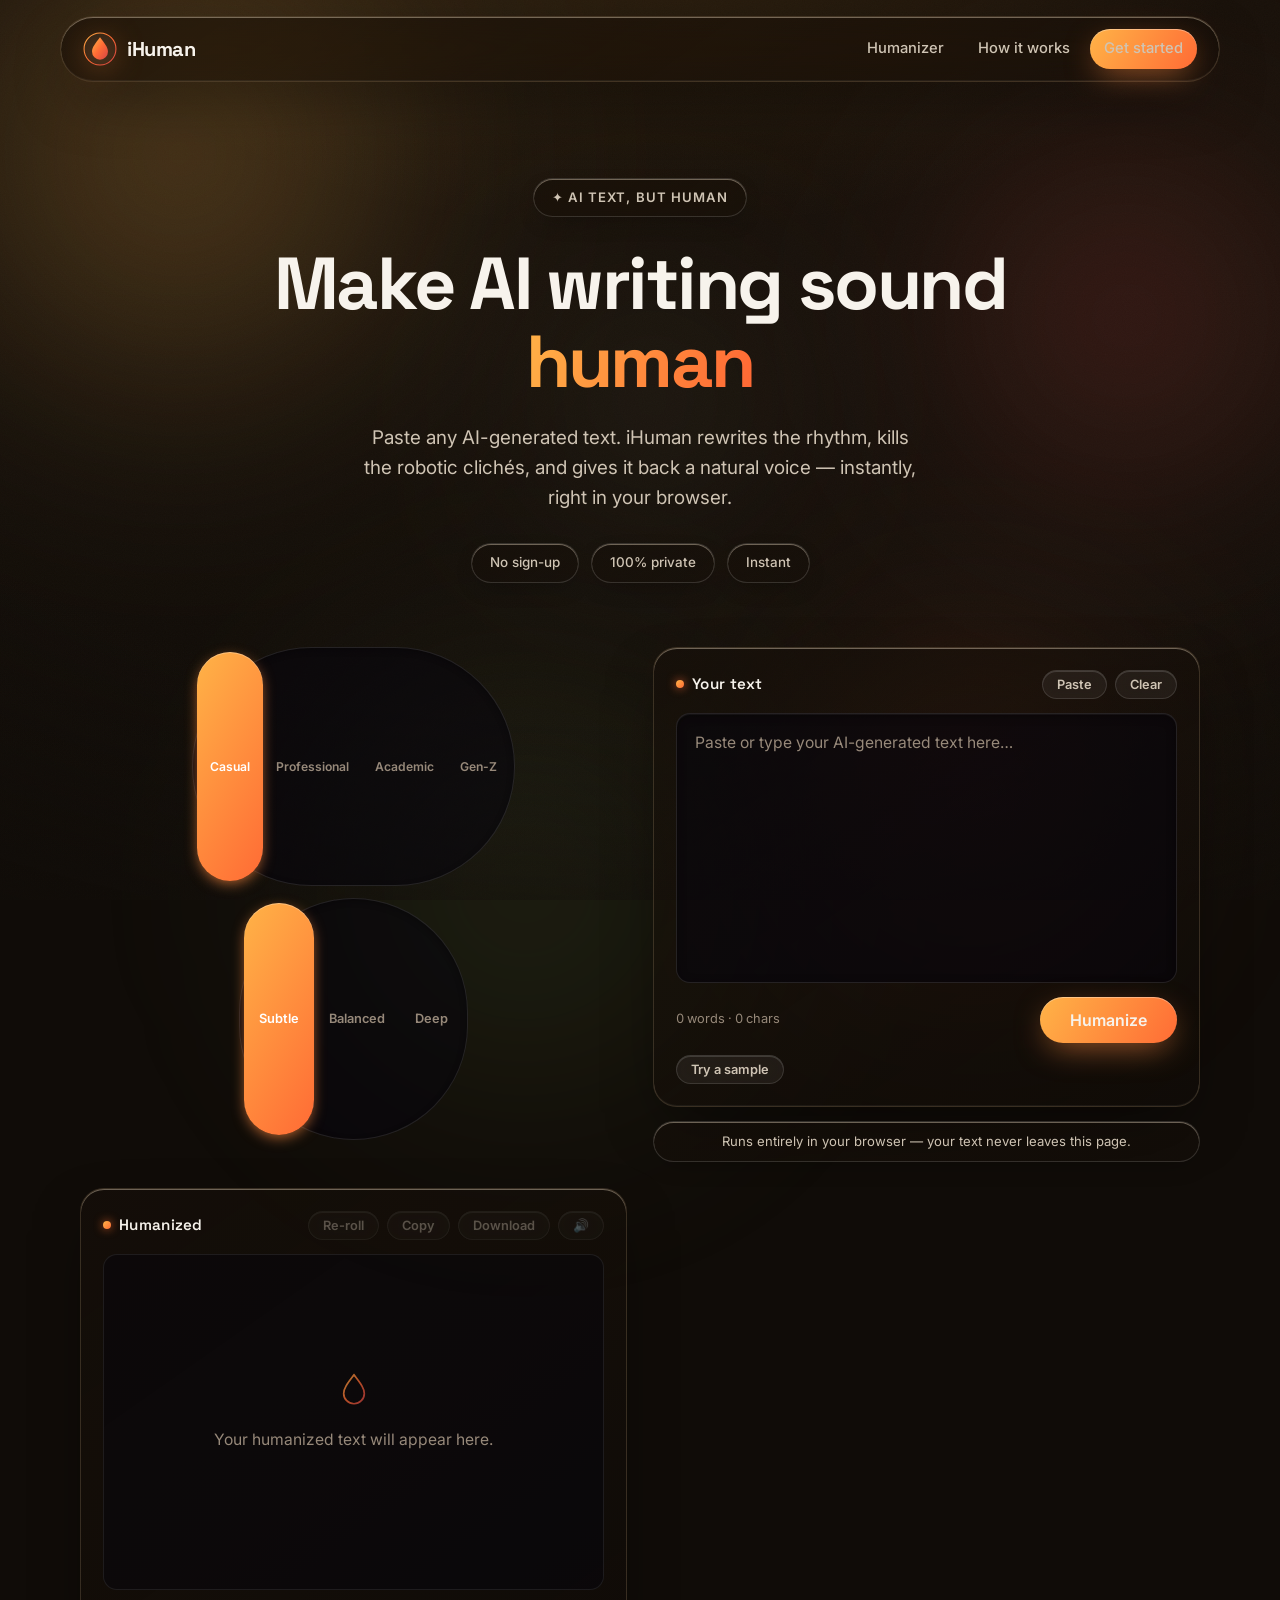
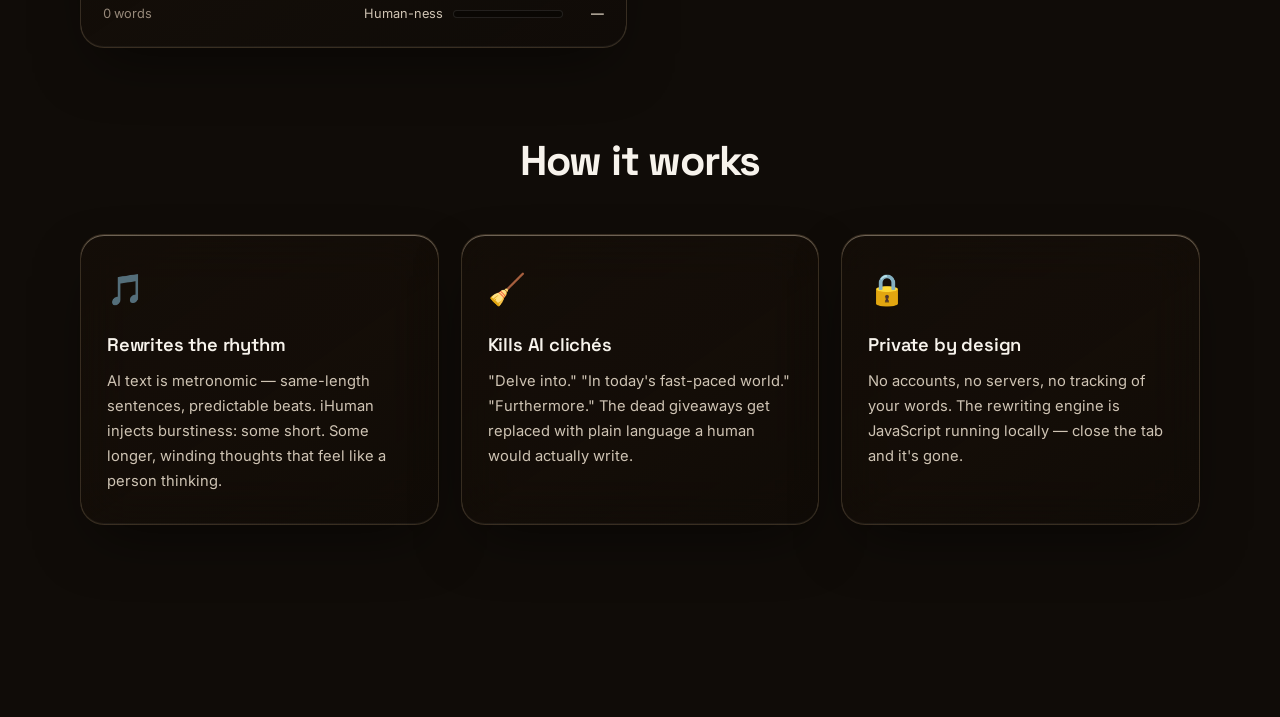
==== commit 0df7d038: "Add files via upload" ====
--- a/index.html
+++ b/index.html
@@ -64,12 +64,6 @@
     </section>
 
     <section id="studio" class="studio">
-      <div class="tabs" role="tablist" aria-label="What are you humanizing?">
-        <button class="tabs__btn is-active" data-tab="text" role="tab" aria-selected="true" type="button">Text</button>
-        <button class="tabs__btn" data-tab="doc" role="tab" aria-selected="false" type="button">Document · PDF / DOCX</button>
-        <span class="tabs__glider" aria-hidden="true"></span>
-      </div>
-
       <div class="studio__controls scroll-reveal">
         <div class="seg seg--voice" role="group" aria-label="Style">
           <button class="seg__btn is-active" data-style="casual" type="button">Casual</button>
@@ -107,45 +101,6 @@
         <p class="hint glass-pill">Runs entirely in your browser — your text never leaves this page.</p>
       </div>
 
-      <div class="studio__col scroll-reveal studio__col--doc-in" hidden>
-        <div class="pane glass">
-          <div class="pane__head">
-            <span class="pane__label">Document</span>
-            <div class="pane__actions">
-              <button class="btn btn--ghost btn--xs" id="docClearBtn" type="button" disabled>Clear</button>
-            </div>
-          </div>
-          <div class="dropzone" id="dropzone" role="button" tabindex="0" aria-label="Upload a PDF or DOCX file">
-            <svg viewBox="0 0 24 24" class="dropzone__icon" aria-hidden="true"><path d="M14 2H6a2 2 0 0 0-2 2v16a2 2 0 0 0 2 2h12a2 2 0 0 0 2-2V8z" fill="none" stroke="currentColor" stroke-width="1.6"/><path d="M14 2v6h6" fill="none" stroke="currentColor" stroke-width="1.6"/><path d="M12 18v-6m0 0-2.5 2.5M12 12l2.5 2.5" fill="none" stroke="currentColor" stroke-width="1.6" stroke-linecap="round"/></svg>
-            <p class="dropzone__title">Drop a PDF or DOCX here</p>
-            <p class="dropzone__sub">or <span class="dropzone__link">browse files</span> · up to 15 MB · parsed locally, never uploaded</p>
-            <input type="file" id="fileInput" accept=".pdf,.docx" hidden />
-          </div>
-          <div class="filecard" id="fileCard" hidden>
-            <div class="filecard__icon" aria-hidden="true">📄</div>
-            <div class="filecard__meta">
-              <span class="filecard__name" id="fileName"></span>
-              <span class="filecard__info" id="fileInfo"></span>
-            </div>
-            <button class="btn btn--ghost btn--xs" id="fileRemoveBtn" type="button">Remove</button>
-          </div>
-          <div class="extract" id="extractReport" hidden>
-            <div class="extract__row"><span>Pages</span><b id="xPages">—</b></div>
-            <div class="extract__row"><span>Headings detected</span><b id="xHeadings">—</b></div>
-            <div class="extract__row"><span>Paragraphs</span><b id="xParas">—</b></div>
-            <div class="extract__row"><span>Words</span><b id="xWords">—</b></div>
-          </div>
-          <div class="progress" id="docProgress" hidden><div class="progress__fill" id="docProgressFill"></div></div>
-          <div class="pane__foot">
-            <span class="meta" id="docStatus">No file loaded</span>
-            <div class="controls">
-              <button class="btn btn--primary" id="docHumanizeBtn" type="button" disabled><span class="btn__label">Humanize document</span></button>
-            </div>
-          </div>
-        </div>
-        <p class="hint glass-pill">Your file is parsed and rewritten entirely on this device.</p>
-      </div>
-
       <div class="studio__col scroll-reveal studio__col--text-out" style="--d:.14s">
         <div class="pane glass pane--out">
           <div class="pane__head">
@@ -174,31 +129,6 @@
         </div>
       </div>
 
-      <div class="studio__col scroll-reveal studio__col--doc-out" style="--d:.14s" hidden>
-        <div class="pane glass pane--out">
-          <div class="pane__head">
-            <span class="pane__label">Humanized document</span>
-            <div class="pane__actions">
-              <button class="btn btn--ghost btn--xs" id="docPdfBtn" type="button" disabled>PDF ↓</button>
-              <button class="btn btn--ghost btn--xs" id="docDocxBtn" type="button" disabled>DOCX ↓</button>
-            </div>
-          </div>
-          <div class="docpreview" id="docPreview" aria-live="polite">
-            <div class="output__empty">
-              <svg viewBox="0 0 64 64" class="output__icon" aria-hidden="true"><path d="M32 10c9 12 15 19 15 27a15 15 0 0 1-30 0c0-8 6-15 15-27z"/></svg>
-              <p>Upload a document, then humanize it.</p>
-            </div>
-          </div>
-          <div class="pane__foot">
-            <span class="meta" id="docOutStats">—</span>
-            <div class="meter" id="docMeter" title="Estimated human-ness">
-              <span class="meter__label">Human-ness</span>
-              <div class="meter__track"><div class="meter__fill" id="docMeterFill"></div></div>
-              <span class="meter__value" id="docMeterValue">—</span>
-            </div>
-          </div>
-        </div>
-      </div>
     </section>
 
     <section id="how" class="how">
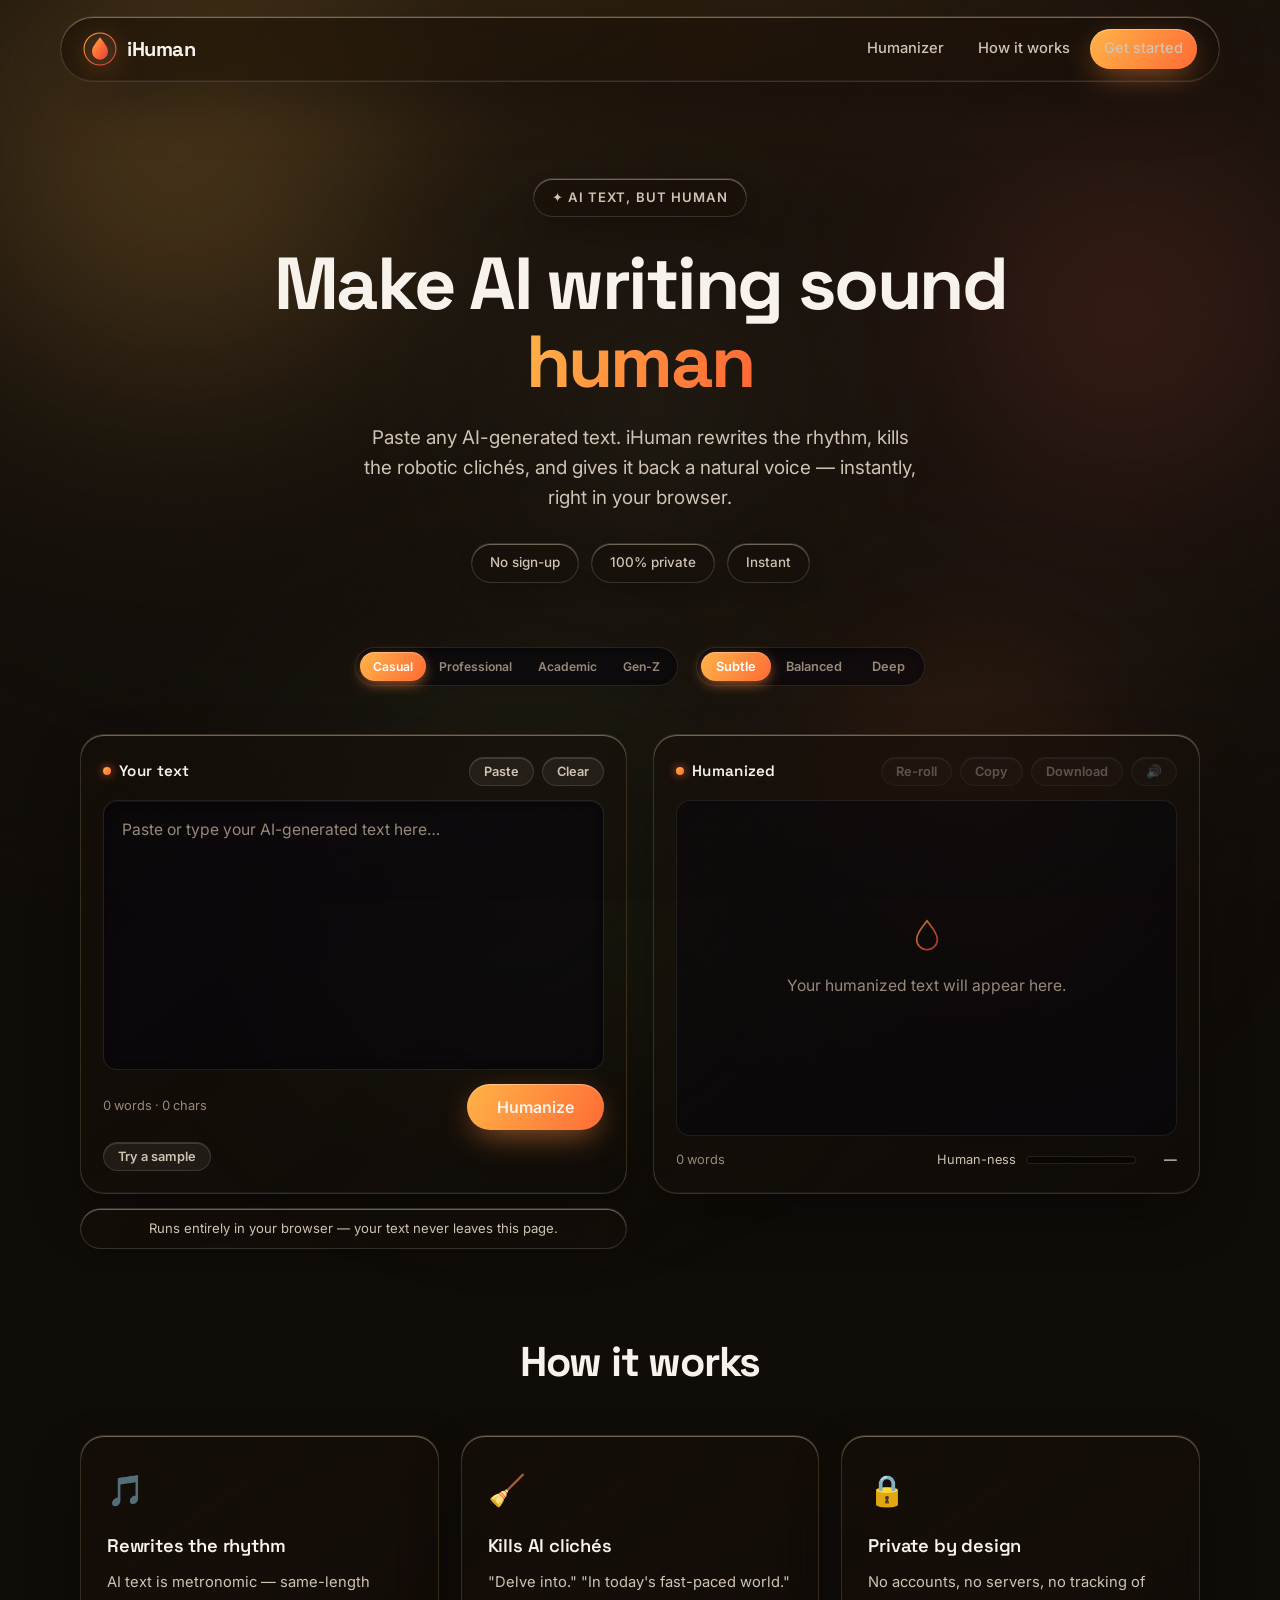
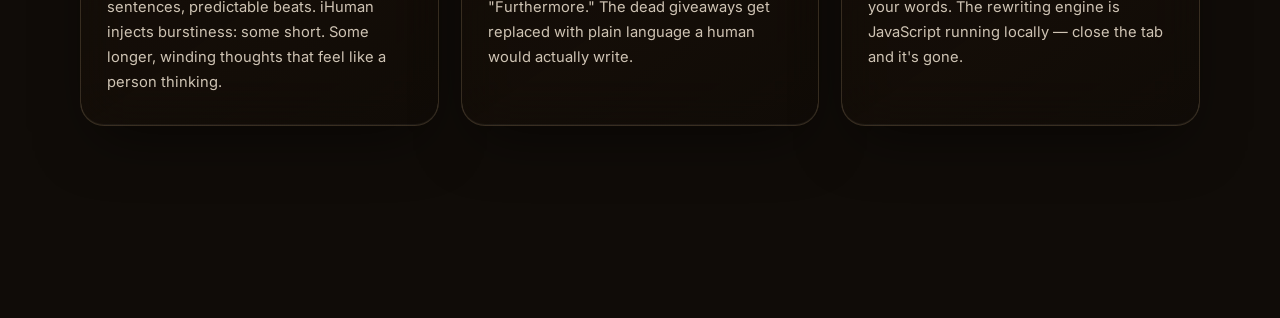
==== commit 64c0f701: "Add files via upload" ====
--- a/index.html
+++ b/index.html
@@ -159,6 +159,7 @@
       <span>iHuman</span>
     </div>
     <p class="footer__note">Human-sounding text, minus the robot. © 2026 iHuman</p>
+    <p class="footer__credit">Made with 🩷 by <b>Owais Khan</b></p>
     <a class="footer__link" href="#top">Back to top ↑</a>
   </footer>
 
--- a/styles.css
+++ b/styles.css
@@ -769,6 +769,17 @@
 
 .footer__note { color: var(--ink-3); font-size: .84rem; }
 
+.footer__credit {
+  color: var(--ink-3);
+  font-size: .84rem;
+  letter-spacing: .01em;
+}
+
+.footer__credit b {
+  color: var(--ink-2);
+  font-weight: 600;
+}
+
 .footer__link {
   color: var(--ink-2);
   text-decoration: none;
@@ -885,215 +896,15 @@
   to { opacity: 1; transform: translateY(0); }
 }
 
-/* ============================================================
-   Studio tabs (Text | Document)
-   ============================================================ */
-
-.tabs {
-  position: relative;
-  display: flex;
-  width: max-content;
-  max-width: calc(100% - 40px);
-  margin: 0 auto 18px;
-  padding: 5px;
-  border-radius: 999px;
-  background: var(--glass-bg);
-  border: 1px solid var(--glass-brd);
-  box-shadow: var(--glass-shadow);
-}
-
-.tabs__btn {
-  position: relative;
-  z-index: 1;
-  border: 0;
-  background: none;
-  color: var(--ink-3);
-  font: 600 0.83rem/1 var(--font-body);
-  letter-spacing: .04em;
-  padding: 11px 22px;
-  border-radius: 999px;
-  cursor: pointer;
-  transition: color .25s ease;
-  white-space: nowrap;
-}
-
-.tabs__btn:hover { color: var(--ink-2); }
-.tabs__btn.is-active { color: var(--ink); }
-
-.tabs__glider {
-  position: absolute;
-  top: 5px;
-  bottom: 5px;
-  left: 5px;
-  width: 60px;
-  border-radius: 999px;
-  background: linear-gradient(135deg, var(--gold), var(--ember));
-  box-shadow: 0 6px 18px rgba(255, 107, 53, .35);
-  transition: transform .38s cubic-bezier(.34, 1.56, .64, 1), width .38s cubic-bezier(.34, 1.56, .64, 1);
-  pointer-events: none;
-}
-
-.tabs__btn.is-active { color: #1c1208; }
-
-/* shared control bar above both studio columns */
+
+/* shared control bar spanning the full studio row */
 .studio__controls {
+  grid-column: 1 / -1;
   display: flex;
   flex-wrap: wrap;
   justify-content: center;
   gap: 12px 18px;
   margin: 0 auto 22px;
-}
-
-/* ============================================================
-   Document tab: dropzone, file card, extraction report, progress
-   ============================================================ */
-
-.dropzone {
-  display: flex;
-  flex-direction: column;
-  align-items: center;
-  justify-content: center;
-  gap: 8px;
-  flex: 1;
-  min-height: 250px;
-  padding: 30px 24px;
-  border: 1.5px dashed var(--glass-brd);
-  border-radius: var(--radius);
-  background: rgba(255, 255, 255, .02);
-  cursor: pointer;
-  text-align: center;
-  transition: border-color .25s ease, background .25s ease, box-shadow .25s ease;
-}
-
-.dropzone:hover, .dropzone:focus-visible, .dropzone.is-over {
-  border-color: var(--ember);
-  background: rgba(255, 107, 53, .05);
-  box-shadow: 0 0 0 4px rgba(255, 107, 53, .08);
-  outline: none;
-}
-
-.dropzone__icon { width: 44px; height: 44px; color: var(--gold); }
-
-.dropzone__title {
-  font: 600 1.02rem/1.3 var(--font-display);
-  color: var(--ink);
-  margin: 4px 0 0;
-}
-
-.dropzone__sub {
-  font: 400 0.82rem/1.5 var(--font-body);
-  color: var(--ink-3);
-  margin: 0;
-}
-
-.dropzone__link { color: var(--gold); font-weight: 600; }
-.dropzone.has-file { display: none; }
-
-.filecard {
-  display: flex;
-  align-items: center;
-  gap: 14px;
-  padding: 14px 16px;
-  border-radius: calc(var(--radius) - 4px);
-  background: var(--glass-bg-strong);
-  border: 1px solid var(--glass-brd);
-}
-
-.filecard__icon { font-size: 1.5rem; }
-
-.filecard__meta {
-  display: flex;
-  flex-direction: column;
-  gap: 3px;
-  min-width: 0;
-  flex: 1;
-}
-
-.filecard__name {
-  font: 600 0.9rem/1.3 var(--font-body);
-  color: var(--ink);
-  overflow: hidden;
-  text-overflow: ellipsis;
-  white-space: nowrap;
-}
-
-.filecard__info { font: 400 0.78rem/1.3 var(--font-body); color: var(--ink-3); }
-
-.extract {
-  display: grid;
-  grid-template-columns: 1fr 1fr;
-  gap: 8px;
-  margin-top: 14px;
-}
-
-.extract__row {
-  display: flex;
-  justify-content: space-between;
-  align-items: center;
-  gap: 10px;
-  padding: 9px 13px;
-  border-radius: 10px;
-  background: rgba(255, 255, 255, .03);
-  border: 1px solid rgba(255, 255, 255, .06);
-  font: 500 0.8rem/1.3 var(--font-body);
-  color: var(--ink-3);
-}
-
-.extract__row b { color: var(--ink); font-weight: 600; }
-
-.progress {
-  height: 6px;
-  border-radius: 999px;
-  background: rgba(255, 255, 255, .07);
-  overflow: hidden;
-  margin-top: 14px;
-}
-
-.progress__fill {
-  height: 100%;
-  width: 0%;
-  border-radius: 999px;
-  background: linear-gradient(90deg, var(--gold), var(--ember), var(--copper));
-  box-shadow: 0 0 12px rgba(255, 107, 53, .45);
-  transition: width .3s ease;
-}
-
-/* document output preview */
-.docpreview {
-  flex: 1;
-  overflow-y: auto;
-  min-height: 240px;
-  max-height: 560px;
-  padding: 4px 2px;
-  font: 400 0.94rem/1.75 var(--font-body);
-  color: var(--ink-2);
-  scrollbar-width: thin;
-}
-
-.docpreview h3 {
-  font: 600 1.06rem/1.4 var(--font-display);
-  color: var(--ink);
-  margin: 18px 0 8px;
-}
-
-.docpreview h3:first-child { margin-top: 4px; }
-
-.docpreview p { margin: 0 0 14px; }
-
-.docpreview__page {
-  display: inline-block;
-  font: 500 0.7rem/1 var(--font-body);
-  letter-spacing: .08em;
-  text-transform: uppercase;
-  color: var(--ink-3);
-  margin: 0 0 8px;
-}
-
-.docpreview.is-typing { animation: fadeUp .5s ease both; }
-
-@keyframes fadeUp {
-  from { opacity: 0; transform: translateY(10px); }
-  to { opacity: 1; transform: none; }
 }
 
 /* ============================================================
@@ -1113,9 +924,7 @@
   .seg { flex: 1; justify-content: space-between; }
   .seg__btn { padding: 7px 10px; flex: 1; }
   .pane { padding: 16px; }
-  .tabs__btn { padding: 10px 13px; font-size: .76rem; }
   .studio__controls { gap: 10px; }
-  .extract { grid-template-columns: 1fr; }
 }
 
 /* ============================================================
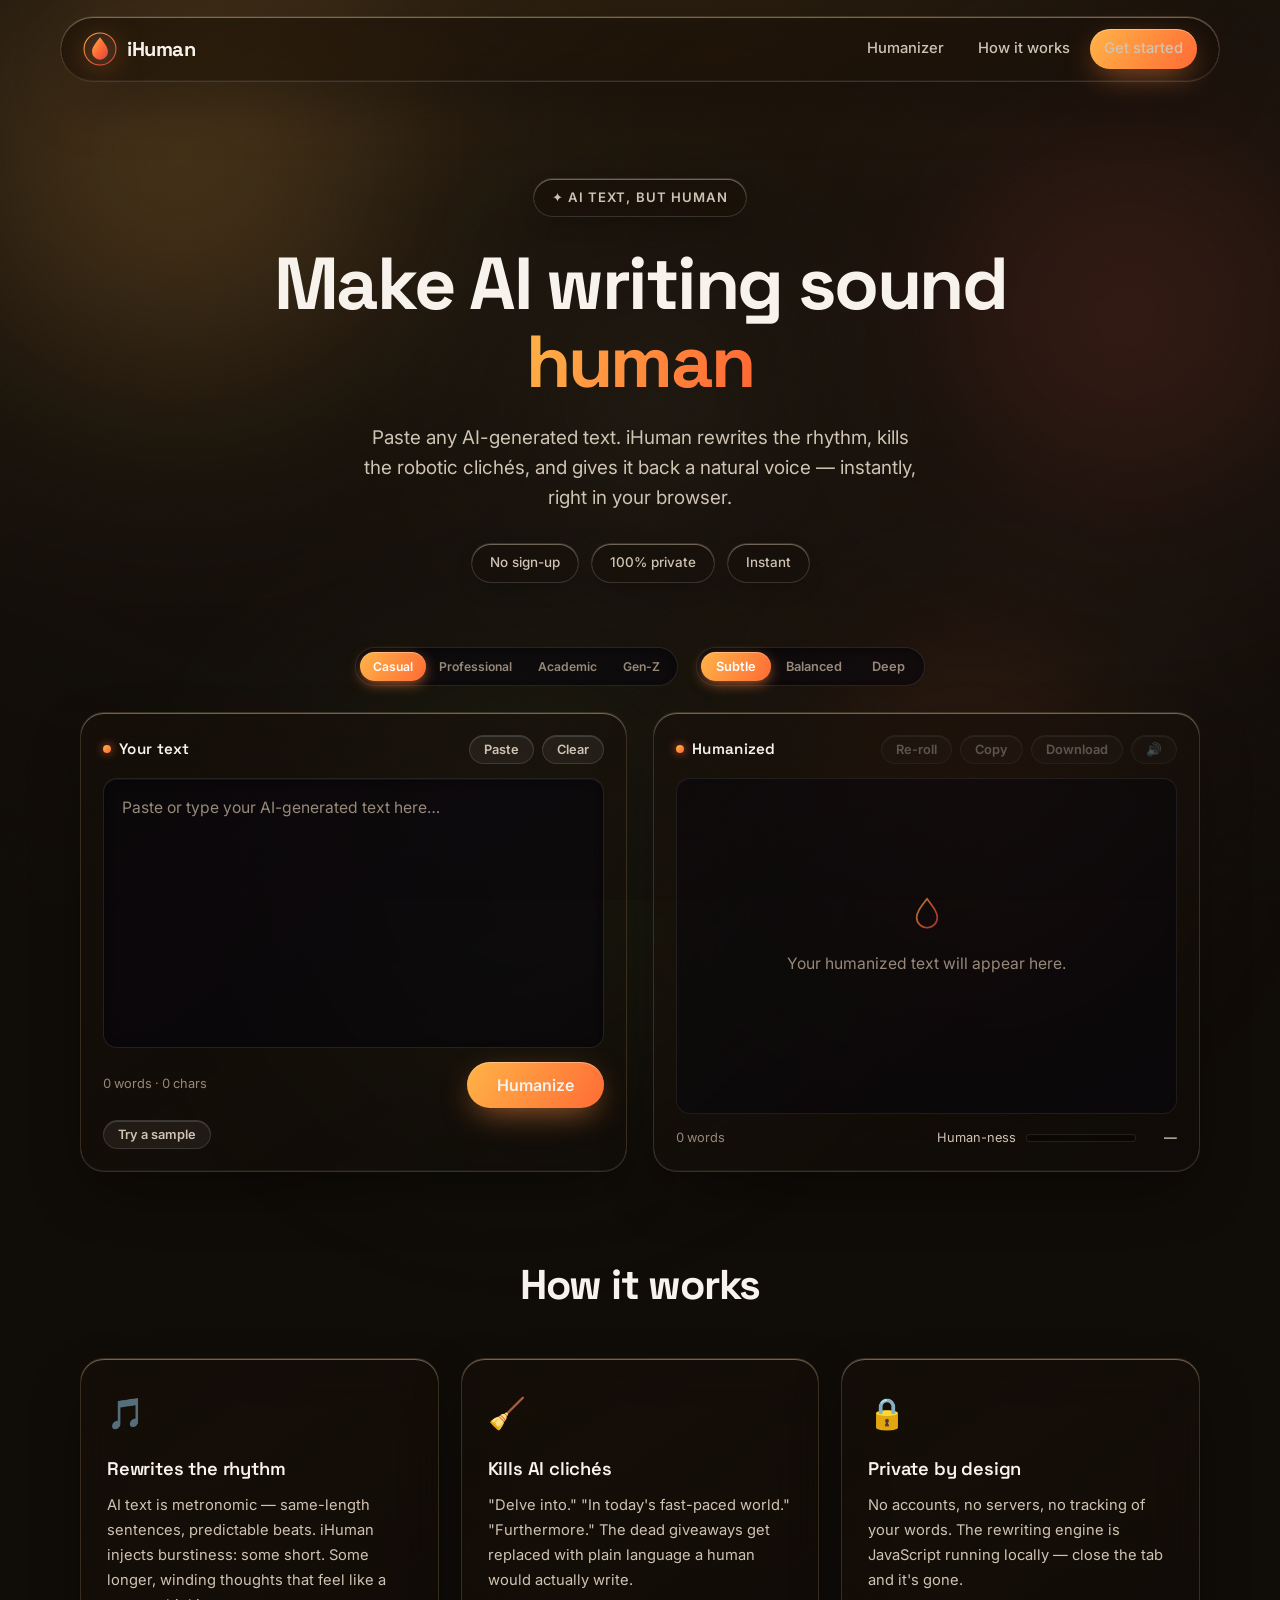
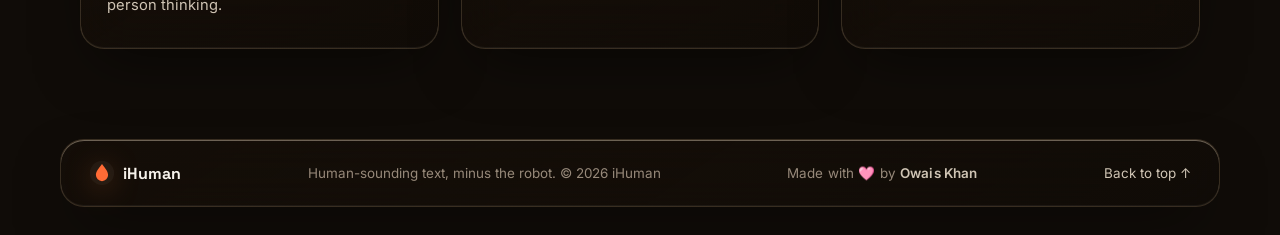
==== commit 6003b194: "Add files via upload" ====
--- a/index.html
+++ b/index.html
@@ -9,7 +9,16 @@
   <link rel="preconnect" href="https://fonts.googleapis.com" />
   <link rel="preconnect" href="https://fonts.gstatic.com" crossorigin />
   <link href="https://fonts.googleapis.com/css2?family=Inter:wght@400;500;600&family=Space+Grotesk:wght@500;600;700&display=swap" rel="stylesheet" />
-  <script>document.documentElement.className += ' js';</script>
+  <script>
+    document.documentElement.className += ' js';
+    /* safety net: if the reveal engine never runs, un-hide content near the viewport */
+    setTimeout(function () {
+      var els = document.querySelectorAll('.scroll-reveal:not(.is-visible)');
+      for (var i = 0; i < els.length; i++) {
+        if (els[i].getBoundingClientRect().top < window.innerHeight * 2) els[i].classList.add('is-visible');
+      }
+    }, 4000);
+  </script>
   <link rel="stylesheet" href="styles.css" />
   <link rel="icon" type="image/svg+xml" href="data:image/svg+xml,%3Csvg xmlns='http://www.w3.org/2000/svg' viewBox='0 0 64 64'%3E%3Cdefs%3E%3ClinearGradient id='g' x1='0' y1='0' x2='1' y2='1'%3E%3Cstop offset='0' stop-color='%23ffb347'/%3E%3Cstop offset='.5' stop-color='%23ff6b35'/%3E%3Cstop offset='1' stop-color='%23d64545'/%3E%3C/linearGradient%3E%3C/defs%3E%3Ccircle cx='32' cy='32' r='30' fill='%23140f0a'/%3E%3Cpath d='M32 10c9 12 15 19 15 27a15 15 0 0 1-30 0c0-8 6-15 15-27z' fill='url(%23g)'/%3E%3C/svg%3E" />
   <meta property="og:title" content="iHuman — AI Text Humanizer" />
@@ -98,7 +107,6 @@
           </div>
           <button class="btn btn--ghost btn--xs sample-btn" id="sampleBtn" type="button" title="Load sample AI text">Try a sample</button>
         </div>
-        <p class="hint glass-pill">Runs entirely in your browser — your text never leaves this page.</p>
       </div>
 
       <div class="studio__col scroll-reveal studio__col--text-out" style="--d:.14s">
@@ -153,7 +161,7 @@
     </section>
   </main>
 
-  <footer class="footer glass scroll-reveal">
+  <footer class="footer glass">
     <div class="footer__brand">
       <svg class="brand__mark brand__mark--sm" viewBox="0 0 64 64" aria-hidden="true"><circle cx="32" cy="32" r="30" fill="rgba(255,255,255,.04)"/><path d="M32 10c9 12 15 19 15 27a15 15 0 0 1-30 0c0-8 6-15 15-27z" fill="#ff6b35"/></svg>
       <span>iHuman</span>
--- a/styles.css
+++ b/styles.css
@@ -612,15 +612,6 @@
   transition: left .4s var(--ease-spring), width .4s var(--ease-spring);
 }
 
-.hint {
-  text-align: center;
-  color: var(--ink-2);
-  font-size: .82rem;
-  margin-top: 14px;
-  padding: 9px 18px;
-  align-self: center;
-}
-
 /* Output pane */
 
 .output {
@@ -904,7 +895,7 @@
   flex-wrap: wrap;
   justify-content: center;
   gap: 12px 18px;
-  margin: 0 auto 22px;
+  margin: 0 auto;
 }
 
 /* ============================================================
